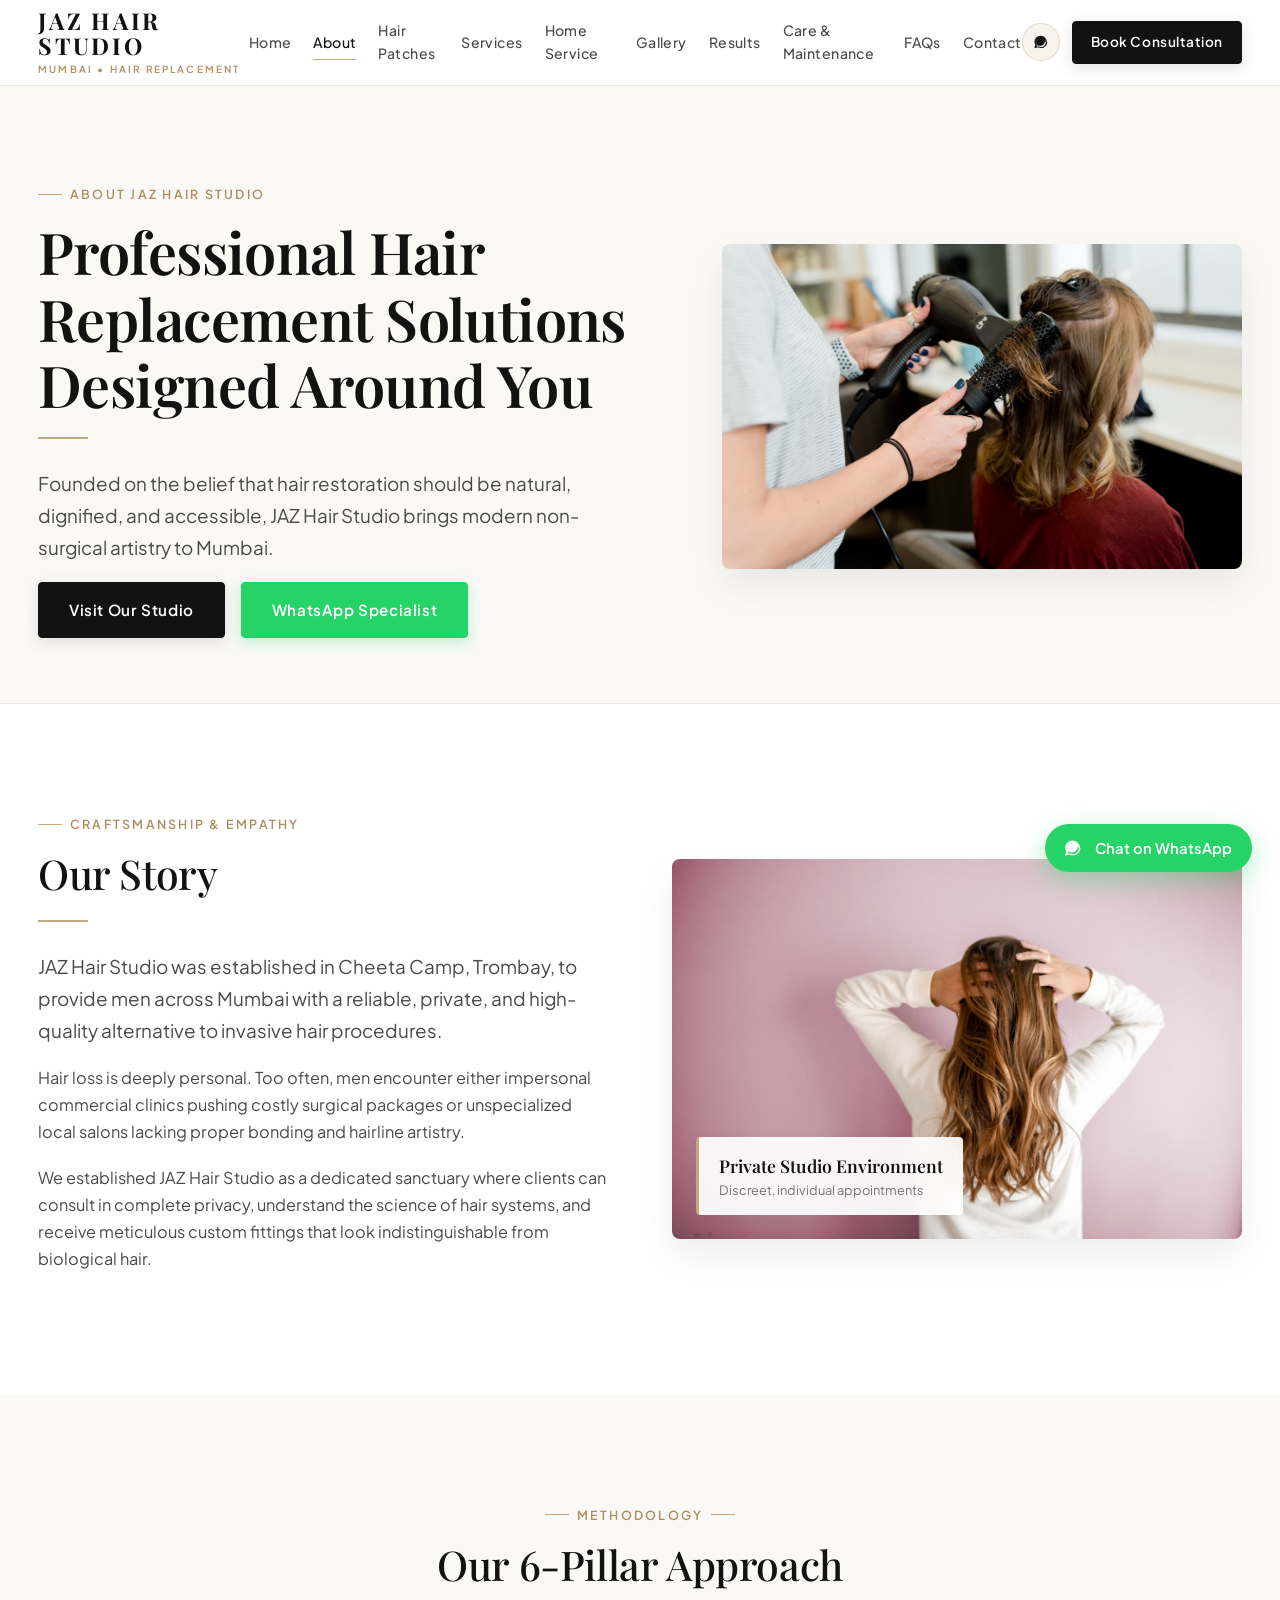
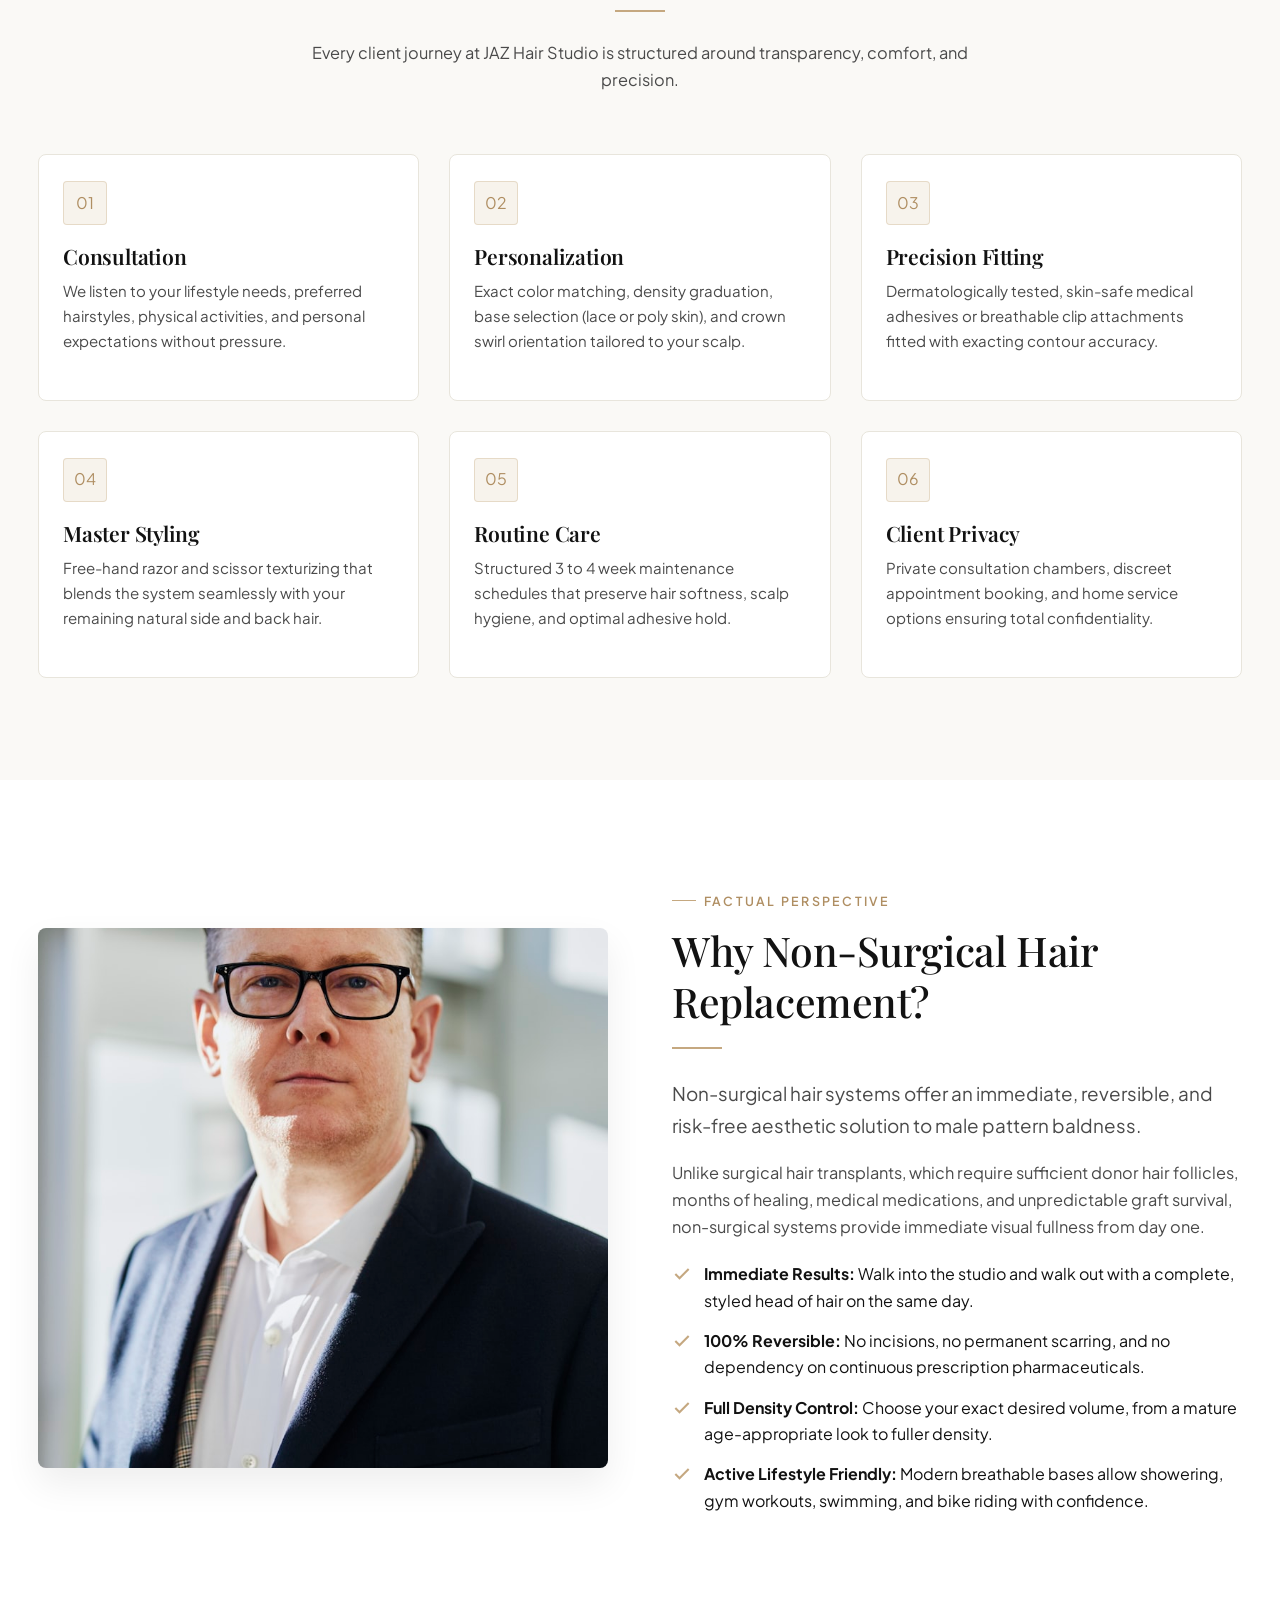
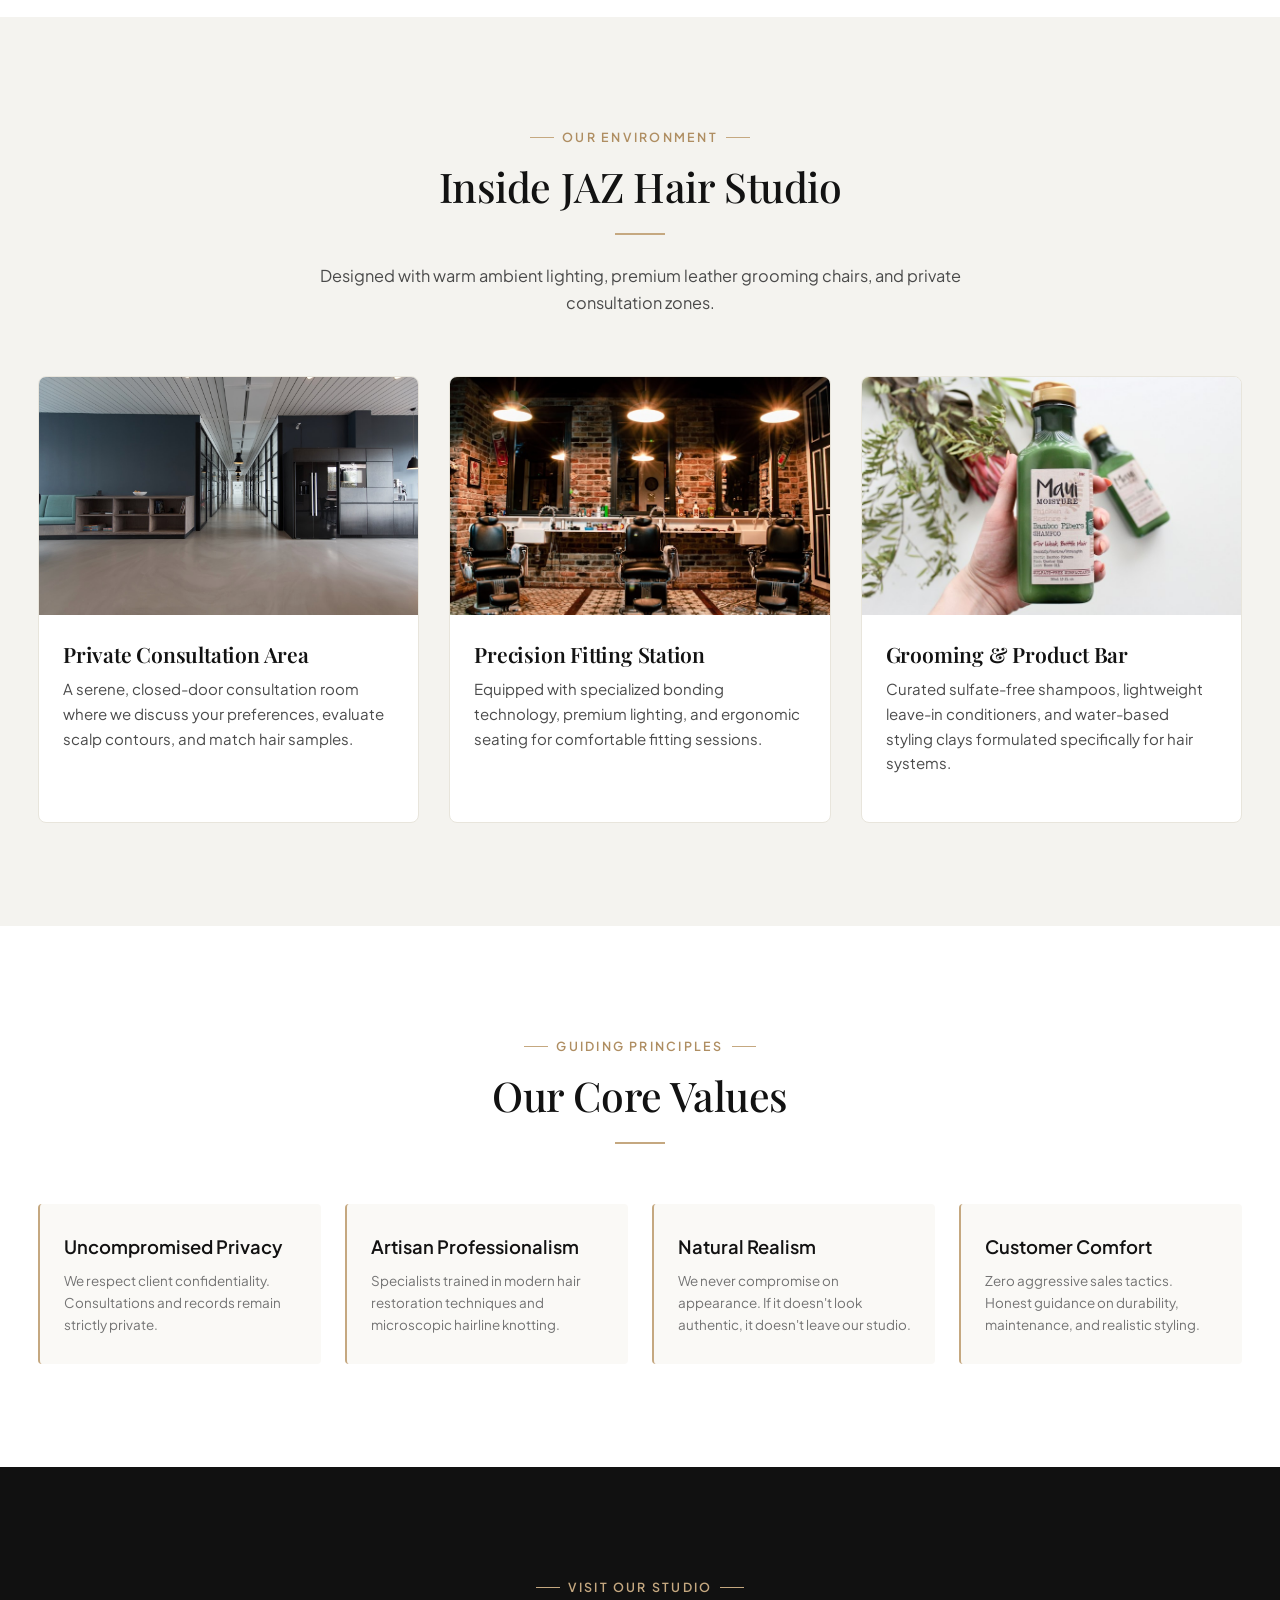
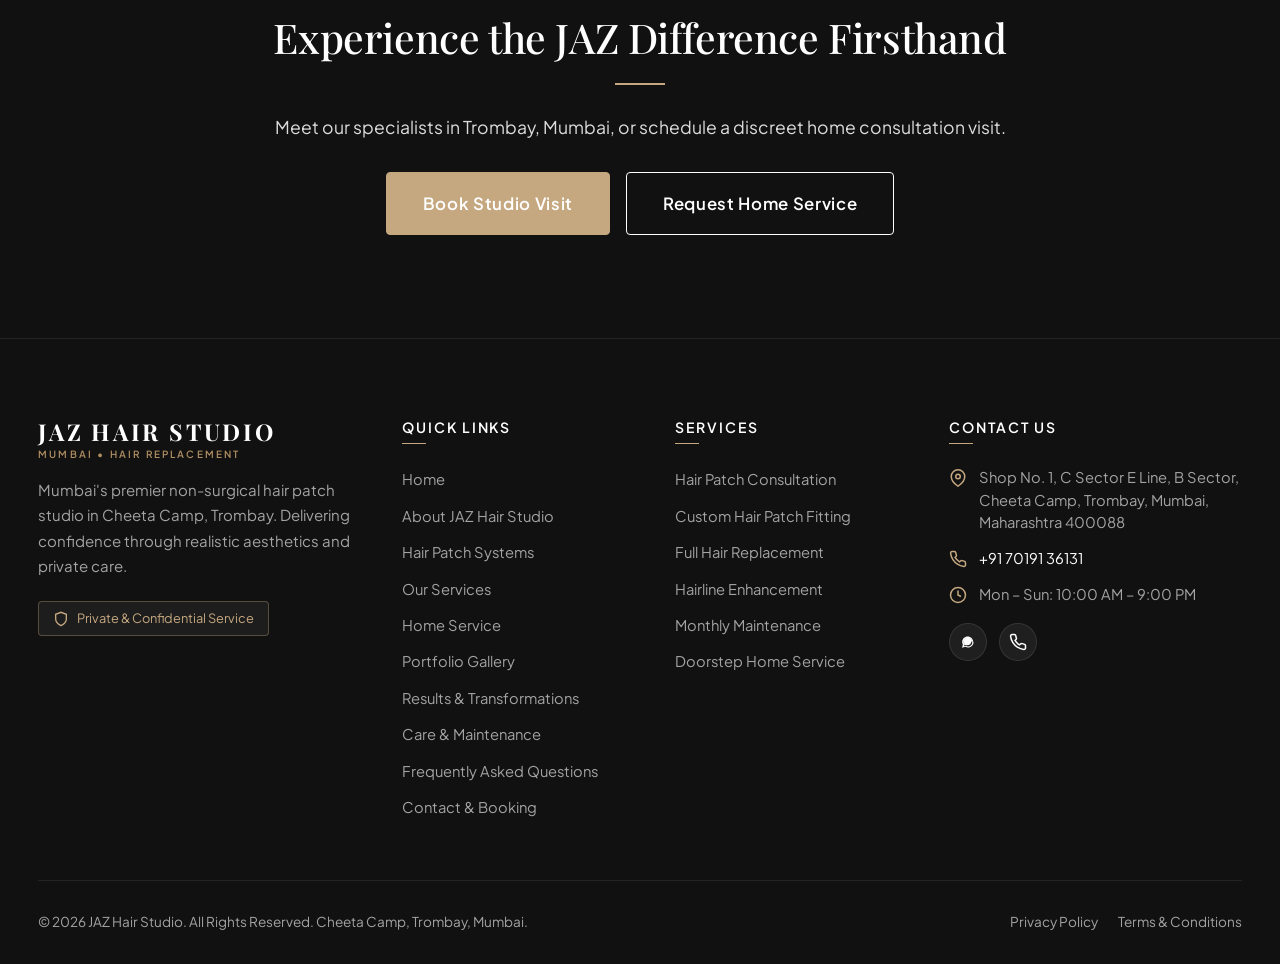
==== about.html @ 94129f5f "feat: complete luxury 10-page website for JAZ Hair Studio Mumbai" ====
<!DOCTYPE html>
<html lang="en">
<head>
  <meta charset="UTF-8">
  <meta name="viewport" content="width=device-width, initial-scale=1.0">
  <title>About Us | JAZ Hair Studio Mumbai — Non-Surgical Hair Restoration</title>
  <meta name="description" content="Learn about JAZ Hair Studio in Trombay, Mumbai. Discover our customer-first philosophy, privacy-focused approach, and bespoke non-surgical hair replacement craftsmanship.">
  <link rel="canonical" href="https://jazhairstudio.com/about.html">

  <meta property="og:type" content="article">
  <meta property="og:title" content="About JAZ Hair Studio | Luxury Hair Replacement Mumbai">
  <meta property="og:description" content="Professional hair replacement solutions designed around you. High privacy, natural-looking aesthetics, and personalized craftsmanship.">
  <meta property="og:image" content="assets/images/about-story.jpg">

  <link rel="stylesheet" href="css/style.css">
  <link rel="stylesheet" href="css/components.css">
  <link rel="stylesheet" href="css/responsive.css">

  <script type="application/ld+json">
  {
    "@context": "https://schema.org",
    "@type": "AboutPage",
    "name": "About JAZ Hair Studio",
    "description": "Information on JAZ Hair Studio non-surgical hair replacement services in Mumbai.",
    "publisher": {
      "@type": "HairSalon",
      "name": "JAZ Hair Studio",
      "telephone": "+917019136131",
      "address": {
        "@type": "PostalAddress",
        "streetAddress": "Shop No. 1, C Sector E Line, B Sector, Cheeta Camp, Trombay",
        "addressLocality": "Mumbai",
        "postalCode": "400088",
        "addressCountry": "IN"
      }
    }
  }
  </script>
</head>
<body>
  <a href="#main-content" class="skip-link">Skip to main content</a>

  <!-- Header -->
  <header class="site-header" id="site-header">
    <div class="header-container">
      <a href="index.html" class="brand-logo" aria-label="JAZ Hair Studio Homepage">
        <span class="brand-logo-text">JAZ HAIR STUDIO</span>
        <span class="brand-logo-sub">Mumbai • Hair Replacement</span>
      </a>

      <nav class="nav-desktop" aria-label="Main Navigation">
        <a href="index.html" class="nav-link">Home</a>
        <a href="about.html" class="nav-link">About</a>
        <a href="hair-patch.html" class="nav-link">Hair Patches</a>
        <a href="services.html" class="nav-link">Services</a>
        <a href="home-service.html" class="nav-link">Home Service</a>
        <a href="gallery.html" class="nav-link">Gallery</a>
        <a href="results.html" class="nav-link">Results</a>
        <a href="maintenance.html" class="nav-link">Care & Maintenance</a>
        <a href="faq.html" class="nav-link">FAQs</a>
        <a href="contact.html" class="nav-link">Contact</a>
      </nav>

      <div class="header-actions">
        <a href="https://wa.me/917019136131?text=Hello%20JAZ%20Hair%20Studio%2C%20I%20would%20like%20to%20know%20more%20about%20your%20studio." target="_blank" rel="noopener" class="header-whatsapp-icon" aria-label="WhatsApp JAZ Hair Studio">
          <svg width="20" height="20" viewBox="0 0 24 24" fill="currentColor"><path d="M12.031 6.172c-3.181 0-5.767 2.586-5.768 5.766-.001 1.298.38 2.27 1.019 3.287l-.711 2.598 2.664-.698c.969.54 1.761.817 2.796.817 3.18 0 5.767-2.587 5.768-5.766.001-3.182-2.585-5.768-5.768-5.768zm7.391 5.767c-.002 4.075-3.316 7.39-7.391 7.39-1.258 0-2.443-.321-3.484-.889l-4.547 1.192 1.216-4.439c-.663-1.111-1.025-2.39-1.027-3.254.002-4.075 3.316-7.39 7.391-7.39 4.075 0 7.39 3.315 7.392 7.39zm-1.854 0c0-3.053-2.484-5.536-5.538-5.536-3.052 0-5.536 2.483-5.538 5.536 0 .972.261 1.884.721 2.684l-.454 1.657 1.699-.446c.767.424 1.637.665 2.572.665 3.053 0 5.538-2.483 5.538-5.536zm-4.708 2.871c-.139-.07-.822-.406-.95-.452-.128-.046-.221-.07-.314.07-.093.139-.36.452-.441.545-.081.093-.162.105-.301.035-.139-.07-.588-.217-1.12-.691-.414-.37-.694-.827-.775-.966-.081-.139-.009-.214.061-.283.063-.062.139-.162.209-.243.07-.081.093-.139.139-.232.046-.093.023-.174-.012-.243-.035-.07-.314-.755-.43-1.033-.113-.271-.228-.234-.314-.238l-.268-.005c-.093 0-.244.035-.371.174-.128.139-.487.476-.487 1.16 0 .684.499 1.345.568 1.438.07.093.981 1.498 2.376 2.101.332.143.591.229.793.293.334.106.638.091.879.055.268-.04.822-.336.938-.661.116-.325.116-.603.081-.661-.035-.058-.128-.093-.267-.163z"/></svg>
        </a>
        <a href="contact.html" class="btn btn-primary btn-sm">Book Consultation</a>
        <button class="mobile-nav-toggle" id="mobileNavToggle" aria-label="Toggle Navigation Menu">
          <span></span><span></span><span></span>
        </button>
      </div>
    </div>
  </header>

  <!-- Mobile Drawer -->
  <div class="mobile-drawer-overlay" id="mobileDrawerOverlay"></div>
  <aside class="mobile-drawer" id="mobileDrawer" aria-label="Mobile Navigation">
    <div>
      <div class="brand-logo" style="margin-bottom: 24px;">
        <span class="brand-logo-text">JAZ HAIR STUDIO</span>
        <span class="brand-logo-sub">Mumbai • Hair Replacement</span>
      </div>
      <nav class="mobile-nav-links">
        <a href="index.html">Home</a>
        <a href="about.html">About Us</a>
        <a href="hair-patch.html">Hair Patches</a>
        <a href="services.html">Services</a>
        <a href="home-service.html">Home Service</a>
        <a href="gallery.html">Gallery</a>
        <a href="results.html">Results & Transformations</a>
        <a href="maintenance.html">Care & Maintenance</a>
        <a href="faq.html">FAQs</a>
        <a href="contact.html">Contact Us</a>
      </nav>
    </div>
    <div class="mobile-drawer-footer">
      <a href="tel:+917019136131" class="btn btn-secondary btn-sm">Call: +91 70191 36131</a>
      <a href="https://wa.me/917019136131" target="_blank" rel="noopener" class="btn btn-whatsapp btn-sm">WhatsApp Consultation</a>
    </div>
  </aside>

  <main id="main-content">
    <!-- Hero -->
    <section class="page-hero">
      <div class="container">
        <div class="page-hero-grid">
          <div class="page-hero-content">
            <span class="eyebrow">ABOUT JAZ HAIR STUDIO</span>
            <h1>Professional Hair Replacement Solutions Designed Around You</h1>
            <div class="divider-gold"></div>
            <p class="lead">
              Founded on the belief that hair restoration should be natural, dignified, and accessible, JAZ Hair Studio brings modern non-surgical artistry to Mumbai.
            </p>
            <div class="btn-group">
              <a href="contact.html" class="btn btn-primary">Visit Our Studio</a>
              <a href="https://wa.me/917019136131" target="_blank" rel="noopener" class="btn btn-whatsapp">WhatsApp Specialist</a>
            </div>
          </div>
          <div class="page-hero-media">
            <img src="assets/images/about-story.jpg" alt="Hair technician at JAZ Hair Studio preparing custom hair piece">
          </div>
        </div>
      </div>
    </section>

    <!-- Our Story -->
    <section class="section">
      <div class="container">
        <div class="split-section">
          <div>
            <span class="eyebrow">CRAFTSMANSHIP & EMPATHY</span>
            <h2>Our Story</h2>
            <div class="divider-gold"></div>
            <p class="lead">
              JAZ Hair Studio was established in Cheeta Camp, Trombay, to provide men across Mumbai with a reliable, private, and high-quality alternative to invasive hair procedures.
            </p>
            <p>
              Hair loss is deeply personal. Too often, men encounter either impersonal commercial clinics pushing costly surgical packages or unspecialized local salons lacking proper bonding and hairline artistry.
            </p>
            <p>
              We established JAZ Hair Studio as a dedicated sanctuary where clients can consult in complete privacy, understand the science of hair systems, and receive meticulous custom fittings that look indistinguishable from biological hair.
            </p>
          </div>
          <div class="split-media">
            <img src="assets/images/studio-interior.jpg" alt="Interior ambiance of JAZ Hair Studio in Trombay" loading="lazy">
            <div class="split-badge">
              <div class="split-badge-title">Private Studio Environment</div>
              <div class="split-badge-sub">Discreet, individual appointments</div>
            </div>
          </div>
        </div>
      </div>
    </section>

    <!-- Our Approach -->
    <section class="section section-bg-secondary">
      <div class="container">
        <div class="section-header text-center">
          <span class="eyebrow eyebrow-center">METHODOLOGY</span>
          <h2>Our 6-Pillar Approach</h2>
          <div class="divider-gold mx-auto"></div>
          <p>
            Every client journey at JAZ Hair Studio is structured around transparency, comfort, and precision.
          </p>
        </div>

        <div class="card-grid-3">
          <div class="card-luxury">
            <div class="card-body">
              <div class="card-icon-badge">01</div>
              <h3 class="card-title">Consultation</h3>
              <p class="card-text">We listen to your lifestyle needs, preferred hairstyles, physical activities, and personal expectations without pressure.</p>
            </div>
          </div>

          <div class="card-luxury">
            <div class="card-body">
              <div class="card-icon-badge">02</div>
              <h3 class="card-title">Personalization</h3>
              <p class="card-text">Exact color matching, density graduation, base selection (lace or poly skin), and crown swirl orientation tailored to your scalp.</p>
            </div>
          </div>

          <div class="card-luxury">
            <div class="card-body">
              <div class="card-icon-badge">03</div>
              <h3 class="card-title">Precision Fitting</h3>
              <p class="card-text">Dermatologically tested, skin-safe medical adhesives or breathable clip attachments fitted with exacting contour accuracy.</p>
            </div>
          </div>

          <div class="card-luxury">
            <div class="card-body">
              <div class="card-icon-badge">04</div>
              <h3 class="card-title">Master Styling</h3>
              <p class="card-text">Free-hand razor and scissor texturizing that blends the system seamlessly with your remaining natural side and back hair.</p>
            </div>
          </div>

          <div class="card-luxury">
            <div class="card-body">
              <div class="card-icon-badge">05</div>
              <h3 class="card-title">Routine Care</h3>
              <p class="card-text">Structured 3 to 4 week maintenance schedules that preserve hair softness, scalp hygiene, and optimal adhesive hold.</p>
            </div>
          </div>

          <div class="card-luxury">
            <div class="card-body">
              <div class="card-icon-badge">06</div>
              <h3 class="card-title">Client Privacy</h3>
              <p class="card-text">Private consultation chambers, discreet appointment booking, and home service options ensuring total confidentiality.</p>
            </div>
          </div>
        </div>
      </div>
    </section>

    <!-- Why Non-Surgical -->
    <section class="section">
      <div class="container">
        <div class="split-section">
          <div class="split-media">
            <img src="assets/images/solution-custom.jpg" alt="Natural hair matching and consultation" loading="lazy">
          </div>
          <div>
            <span class="eyebrow">FACTUAL PERSPECTIVE</span>
            <h2>Why Non-Surgical Hair Replacement?</h2>
            <div class="divider-gold"></div>
            <p class="lead">
              Non-surgical hair systems offer an immediate, reversible, and risk-free aesthetic solution to male pattern baldness.
            </p>
            <p>
              Unlike surgical hair transplants, which require sufficient donor hair follicles, months of healing, medical medications, and unpredictable graft survival, non-surgical systems provide immediate visual fullness from day one.
            </p>
            <div style="display: flex; flex-direction: column; gap: 14px; margin-top: 20px;">
              <div style="display: flex; gap: 12px; align-items: flex-start;">
                <svg width="20" height="20" viewBox="0 0 24 24" fill="none" stroke="var(--accent-gold)" stroke-width="2.5" style="flex-shrink:0; margin-top:3px;"><polyline points="20 6 9 17 4 12"/></svg>
                <div><strong>Immediate Results:</strong> Walk into the studio and walk out with a complete, styled head of hair on the same day.</div>
              </div>
              <div style="display: flex; gap: 12px; align-items: flex-start;">
                <svg width="20" height="20" viewBox="0 0 24 24" fill="none" stroke="var(--accent-gold)" stroke-width="2.5" style="flex-shrink:0; margin-top:3px;"><polyline points="20 6 9 17 4 12"/></svg>
                <div><strong>100% Reversible:</strong> No incisions, no permanent scarring, and no dependency on continuous prescription pharmaceuticals.</div>
              </div>
              <div style="display: flex; gap: 12px; align-items: flex-start;">
                <svg width="20" height="20" viewBox="0 0 24 24" fill="none" stroke="var(--accent-gold)" stroke-width="2.5" style="flex-shrink:0; margin-top:3px;"><polyline points="20 6 9 17 4 12"/></svg>
                <div><strong>Full Density Control:</strong> Choose your exact desired volume, from a mature age-appropriate look to fuller density.</div>
              </div>
              <div style="display: flex; gap: 12px; align-items: flex-start;">
                <svg width="20" height="20" viewBox="0 0 24 24" fill="none" stroke="var(--accent-gold)" stroke-width="2.5" style="flex-shrink:0; margin-top:3px;"><polyline points="20 6 9 17 4 12"/></svg>
                <div><strong>Active Lifestyle Friendly:</strong> Modern breathable bases allow showering, gym workouts, swimming, and bike riding with confidence.</div>
              </div>
            </div>
          </div>
        </div>
      </div>
    </section>

    <!-- Our Studio Spaces -->
    <section class="section section-bg-tertiary">
      <div class="container">
        <div class="section-header text-center">
          <span class="eyebrow eyebrow-center">OUR ENVIRONMENT</span>
          <h2>Inside JAZ Hair Studio</h2>
          <div class="divider-gold mx-auto"></div>
          <p>
            Designed with warm ambient lighting, premium leather grooming chairs, and private consultation zones.
          </p>
        </div>

        <div class="card-grid-3">
          <div class="card-luxury">
            <div class="card-image-wrap">
              <img src="assets/images/consultation-room.jpg" alt="Private consultation room" loading="lazy">
            </div>
            <div class="card-body">
              <h3 class="card-title">Private Consultation Area</h3>
              <p class="card-text">A serene, closed-door consultation room where we discuss your preferences, evaluate scalp contours, and match hair samples.</p>
            </div>
          </div>

          <div class="card-luxury">
            <div class="card-image-wrap">
              <img src="assets/images/studio-chair.jpg" alt="Fitting and styling station" loading="lazy">
            </div>
            <div class="card-body">
              <h3 class="card-title">Precision Fitting Station</h3>
              <p class="card-text">Equipped with specialized bonding technology, premium lighting, and ergonomic seating for comfortable fitting sessions.</p>
            </div>
          </div>

          <div class="card-luxury">
            <div class="card-image-wrap">
              <img src="assets/images/care-products.jpg" alt="Premium hair maintenance products" loading="lazy">
            </div>
            <div class="card-body">
              <h3 class="card-title">Grooming & Product Bar</h3>
              <p class="card-text">Curated sulfate-free shampoos, lightweight leave-in conditioners, and water-based styling clays formulated specifically for hair systems.</p>
            </div>
          </div>
        </div>
      </div>
    </section>

    <!-- Our Values -->
    <section class="section">
      <div class="container">
        <div class="section-header text-center">
          <span class="eyebrow eyebrow-center">GUIDING PRINCIPLES</span>
          <h2>Our Core Values</h2>
          <div class="divider-gold mx-auto"></div>
        </div>

        <div class="card-grid-4">
          <div class="stat-item" style="padding: 28px 24px;">
            <div class="stat-title" style="font-size: 1.15rem; margin-bottom: 8px;">Uncompromised Privacy</div>
            <div class="stat-desc">We respect client confidentiality. Consultations and records remain strictly private.</div>
          </div>

          <div class="stat-item" style="padding: 28px 24px;">
            <div class="stat-title" style="font-size: 1.15rem; margin-bottom: 8px;">Artisan Professionalism</div>
            <div class="stat-desc">Specialists trained in modern hair restoration techniques and microscopic hairline knotting.</div>
          </div>

          <div class="stat-item" style="padding: 28px 24px;">
            <div class="stat-title" style="font-size: 1.15rem; margin-bottom: 8px;">Natural Realism</div>
            <div class="stat-desc">We never compromise on appearance. If it doesn't look authentic, it doesn't leave our studio.</div>
          </div>

          <div class="stat-item" style="padding: 28px 24px;">
            <div class="stat-title" style="font-size: 1.15rem; margin-bottom: 8px;">Customer Comfort</div>
            <div class="stat-desc">Zero aggressive sales tactics. Honest guidance on durability, maintenance, and realistic styling.</div>
          </div>
        </div>
      </div>
    </section>

    <!-- CTA -->
    <section class="section section-bg-dark text-center">
      <div class="container container-narrow">
        <span class="eyebrow eyebrow-center" style="color: var(--accent-gold);">VISIT OUR STUDIO</span>
        <h2 style="color: #FFFFFF;">Experience the JAZ Difference Firsthand</h2>
        <div class="divider-gold mx-auto"></div>
        <p style="color: rgba(255,255,255,0.85); font-size: 1.1rem; margin-bottom: 30px;">
          Meet our specialists in Trombay, Mumbai, or schedule a discreet home consultation visit.
        </p>
        <div class="btn-group" style="justify-content: center;">
          <a href="contact.html" class="btn btn-gold btn-lg">Book Studio Visit</a>
          <a href="home-service.html" class="btn btn-secondary btn-lg" style="color: #fff; border-color: #fff;">Request Home Service</a>
        </div>
      </div>
    </section>
  </main>

  <!-- Footer -->
  <footer class="site-footer">
    <div class="container">
      <div class="footer-grid">
        <div class="footer-col-brand">
          <div class="brand-logo">
            <span class="brand-logo-text">JAZ HAIR STUDIO</span>
            <span class="brand-logo-sub">Mumbai • Hair Replacement</span>
          </div>
          <p>Mumbai's premier non-surgical hair patch studio in Cheeta Camp, Trombay. Delivering confidence through realistic aesthetics and private care.</p>
          <div class="footer-trust-badge">
            <svg width="16" height="16" viewBox="0 0 24 24" fill="none" stroke="currentColor" stroke-width="2"><path d="M12 22s8-4 8-10V5l-8-3-8 3v7c0 6 8 10 8 10z"/></svg>
            Private & Confidential Service
          </div>
        </div>
        <div>
          <h4 class="footer-heading">Quick Links</h4>
          <ul class="footer-links">
            <li><a href="index.html">Home</a></li>
            <li><a href="about.html">About JAZ Hair Studio</a></li>
            <li><a href="hair-patch.html">Hair Patch Systems</a></li>
            <li><a href="services.html">Our Services</a></li>
            <li><a href="home-service.html">Home Service</a></li>
            <li><a href="gallery.html">Portfolio Gallery</a></li>
            <li><a href="results.html">Results & Transformations</a></li>
            <li><a href="maintenance.html">Care & Maintenance</a></li>
            <li><a href="faq.html">Frequently Asked Questions</a></li>
            <li><a href="contact.html">Contact & Booking</a></li>
          </ul>
        </div>
        <div>
          <h4 class="footer-heading">Services</h4>
          <ul class="footer-links">
            <li><a href="services.html">Hair Patch Consultation</a></li>
            <li><a href="services.html">Custom Hair Patch Fitting</a></li>
            <li><a href="services.html">Full Hair Replacement</a></li>
            <li><a href="services.html">Hairline Enhancement</a></li>
            <li><a href="maintenance.html">Monthly Maintenance</a></li>
            <li><a href="home-service.html">Doorstep Home Service</a></li>
          </ul>
        </div>
        <div>
          <h4 class="footer-heading">Contact Us</h4>
          <div class="footer-contact-info">
            <div class="footer-contact-item">
              <svg width="18" height="18" viewBox="0 0 24 24" fill="none" stroke="currentColor" stroke-width="2"><path d="M21 10c0 7-9 13-9 13s-9-6-9-13a9 9 0 0 1 18 0z"/><circle cx="12" cy="10" r="3"/></svg>
              <span>Shop No. 1, C Sector E Line, B Sector, Cheeta Camp, Trombay, Mumbai, Maharashtra 400088</span>
            </div>
            <div class="footer-contact-item">
              <svg width="18" height="18" viewBox="0 0 24 24" fill="none" stroke="currentColor" stroke-width="2"><path d="M22 16.92v3a2 2 0 0 1-2.18 2 19.79 19.79 0 0 1-8.63-3.07 19.5 19.5 0 0 1-6-6 19.79 19.79 0 0 1-3.07-8.67A2 2 0 0 1 4.11 2h3a2 2 0 0 1 2 1.72 12.84 12.84 0 0 0 .7 2.81 2 2 0 0 1-.45 2.11L8.09 9.91a16 16 0 0 0 6 6l1.27-1.27a2 2 0 0 1 2.11-.45 12.84 12.84 0 0 0 2.81.7A2 2 0 0 1 22 16.92z"/></svg>
              <a href="tel:+917019136131" style="color: #fff;">+91 70191 36131</a>
            </div>
            <div class="footer-contact-item">
              <svg width="18" height="18" viewBox="0 0 24 24" fill="none" stroke="currentColor" stroke-width="2"><circle cx="12" cy="12" r="10"/><polyline points="12 6 12 12 16 14"/></svg>
              <span>Mon – Sun: 10:00 AM – 9:00 PM</span>
            </div>
          </div>
          <div class="footer-social-links">
            <a href="https://wa.me/917019136131" target="_blank" rel="noopener" class="footer-social-btn" aria-label="WhatsApp"><svg width="18" height="18" viewBox="0 0 24 24" fill="currentColor"><path d="M12.031 6.172c-3.181 0-5.767 2.586-5.768 5.766-.001 1.298.38 2.27 1.019 3.287l-.711 2.598 2.664-.698c.969.54 1.761.817 2.796.817 3.18 0 5.767-2.587 5.768-5.766.001-3.182-2.585-5.768-5.768-5.768zm7.391 5.767c-.002 4.075-3.316 7.39-7.391 7.39-1.258 0-2.443-.321-3.484-.889l-4.547 1.192 1.216-4.439c-.663-1.111-1.025-2.39-1.027-3.254.002-4.075 3.316-7.39 7.391-7.39 4.075 0 7.39 3.315 7.392 7.39zm-1.854 0c0-3.053-2.484-5.536-5.538-5.536-3.052 0-5.536 2.483-5.538 5.536 0 .972.261 1.884.721 2.684l-.454 1.657 1.699-.446c.767.424 1.637.665 2.572.665 3.053 0 5.538-2.483 5.538-5.536zm-4.708 2.871c-.139-.07-.822-.406-.95-.452-.128-.046-.221-.07-.314.07-.093.139-.36.452-.441.545-.081.093-.162.105-.301.035-.139-.07-.588-.217-1.12-.691-.414-.37-.694-.827-.775-.966-.081-.139-.009-.214.061-.283.063-.062.139-.162.209-.243.07-.081.093-.139.139-.232.046-.093.023-.174-.012-.243-.035-.07-.314-.755-.43-1.033-.113-.271-.228-.234-.314-.238l-.268-.005c-.093 0-.244.035-.371.174-.128.139-.487.476-.487 1.16 0 .684.499 1.345.568 1.438.07.093.981 1.498 2.376 2.101.332.143.591.229.793.293.334.106.638.091.879.055.268-.04.822-.336.938-.661.116-.325.116-.603.081-.661-.035-.058-.128-.093-.267-.163z"/></svg></a>
            <a href="tel:+917019136131" class="footer-social-btn" aria-label="Call JAZ Hair Studio"><svg width="18" height="18" viewBox="0 0 24 24" fill="none" stroke="currentColor" stroke-width="2"><path d="M22 16.92v3a2 2 0 0 1-2.18 2 19.79 19.79 0 0 1-8.63-3.07 19.5 19.5 0 0 1-6-6 19.79 19.79 0 0 1-3.07-8.67A2 2 0 0 1 4.11 2h3a2 2 0 0 1 2 1.72 12.84 12.84 0 0 0 .7 2.81 2 2 0 0 1-.45 2.11L8.09 9.91a16 16 0 0 0 6 6l1.27-1.27a2 2 0 0 1 2.11-.45 12.84 12.84 0 0 0 2.81.7A2 2 0 0 1 22 16.92z"/></svg></a>
          </div>
        </div>
      </div>
      <div class="footer-bottom">
        <div>© 2026 JAZ Hair Studio. All Rights Reserved. Cheeta Camp, Trombay, Mumbai.</div>
        <div class="footer-bottom-links">
          <a href="privacy.html">Privacy Policy</a>
          <a href="terms.html">Terms & Conditions</a>
        </div>
      </div>
    </div>
  </footer>

  <!-- Floating WhatsApp & Mobile Sticky Bar -->
  <a href="https://wa.me/917019136131?text=Hello%20JAZ%20Hair%20Studio%2C%20I%20would%20like%20to%20enquire%20about%20your%20services." target="_blank" rel="noopener" class="floating-whatsapp" aria-label="Chat on WhatsApp">
    <svg viewBox="0 0 24 24" fill="currentColor"><path d="M12.031 6.172c-3.181 0-5.767 2.586-5.768 5.766-.001 1.298.38 2.27 1.019 3.287l-.711 2.598 2.664-.698c.969.54 1.761.817 2.796.817 3.18 0 5.767-2.587 5.768-5.766.001-3.182-2.585-5.768-5.768-5.768zm7.391 5.767c-.002 4.075-3.316 7.39-7.391 7.39-1.258 0-2.443-.321-3.484-.889l-4.547 1.192 1.216-4.439c-.663-1.111-1.025-2.39-1.027-3.254.002-4.075 3.316-7.39 7.391-7.39 4.075 0 7.39 3.315 7.392 7.39zm-1.854 0c0-3.053-2.484-5.536-5.538-5.536-3.052 0-5.536 2.483-5.538 5.536 0 .972.261 1.884.721 2.684l-.454 1.657 1.699-.446c.767.424 1.637.665 2.572.665 3.053 0 5.538-2.483 5.538-5.536zm-4.708 2.871c-.139-.07-.822-.406-.95-.452-.128-.046-.221-.07-.314.07-.093.139-.36.452-.441.545-.081.093-.162.105-.301.035-.139-.07-.588-.217-1.12-.691-.414-.37-.694-.827-.775-.966-.081-.139-.009-.214.061-.283.063-.062.139-.162.209-.243.07-.081.093-.139.139-.232.046-.093.023-.174-.012-.243-.035-.07-.314-.755-.43-1.033-.113-.271-.228-.234-.314-.238l-.268-.005c-.093 0-.244.035-.371.174-.128.139-.487.476-.487 1.16 0 .684.499 1.345.568 1.438.07.093.981 1.498 2.376 2.101.332.143.591.229.793.293.334.106.638.091.879.055.268-.04.822-.336.938-.661.116-.325.116-.603.081-.661-.035-.058-.128-.093-.267-.163z"/></svg>
    <span>Chat on WhatsApp</span>
  </a>
  <div class="mobile-sticky-bar">
    <div class="mobile-sticky-grid">
      <a href="tel:+917019136131" class="btn btn-secondary btn-sm" style="width: 100%;">Call Now</a>
      <a href="https://wa.me/917019136131" target="_blank" rel="noopener" class="btn btn-whatsapp btn-sm" style="width: 100%;">WhatsApp</a>
    </div>
  </div>

  <script src="js/main.js"></script>
</body>
</html>
---- css/style.css ----
/* ==========================================================================
   JAZ HAIR STUDIO — LUXURY DESIGN SYSTEM & GLOBAL STYLES
   Mumbai's Premier Non-Surgical Hair Patch & Hair Replacement Studio
   ========================================================================== */

@import url('https://fonts.googleapis.com/css2?family=Playfair+Display:ital,wght@0,400;0,500;0,600;0,700;1,400&family=Plus+Jakarta+Sans:wght@300;400;500;600;700&display=swap');

:root {
  /* White Luxury Theme Palette */
  --bg-primary: #FFFFFF;
  --bg-secondary: #FAF9F6;       /* Soft luxury ivory */
  --bg-tertiary: #F4F3EF;        /* Very light warm grey */
  --bg-card: #FFFFFF;
  --bg-card-hover: #FCFBF9;
  --bg-dark: #111111;            /* Deep charcoal luxury dark for contrast sections */
  --bg-dark-secondary: #181818;

  /* Typography Colors */
  --text-primary: #121212;       /* Deep charcoal / black */
  --text-secondary: #4A4A4A;     /* Refined dark grey */
  --text-muted: #737373;         /* Soft muted grey */
  --text-light: #F5F5F5;
  --text-light-muted: #A3A3A3;

  /* Champagne Gold & Luxury Accents */
  --accent-gold: #C5A880;        /* Champagne gold */
  --accent-gold-hover: #AF8E62;  /* Deeper warm gold */
  --accent-gold-light: #F7F3EC;  /* Soft champagne tint */
  --accent-gold-subtle: rgba(197, 168, 128, 0.12);
  --accent-gold-border: rgba(197, 168, 128, 0.35);

  /* Functional Accents */
  --whatsapp-color: #25D366;
  --whatsapp-hover: #20BA5A;
  --whatsapp-dark: #128C7E;

  /* Structural Borders */
  --border-subtle: #E8E5DC;
  --border-card: rgba(0, 0, 0, 0.06);

  /* Shadows */
  --shadow-subtle: 0 4px 20px rgba(0, 0, 0, 0.03);
  --shadow-hover: 0 16px 36px rgba(18, 18, 18, 0.07);
  --shadow-modal: 0 24px 60px rgba(0, 0, 0, 0.18);
  --shadow-gold: 0 10px 25px rgba(197, 168, 128, 0.22);

  /* Typography */
  --font-serif: 'Playfair Display', Georgia, serif;
  --font-sans: 'Plus Jakarta Sans', -apple-system, BlinkMacSystemFont, 'Segoe UI', Roboto, sans-serif;

  /* Layout */
  --max-width: 1260px;
  --header-height: 86px;
  --header-height-scrolled: 72px;
  --transition-smooth: all 0.35s cubic-bezier(0.16, 1, 0.3, 1);
  --transition-fast: all 0.2s ease-in-out;
  --radius-sm: 4px;
  --radius-md: 8px;
  --radius-lg: 14px;
  --radius-pill: 9999px;
}

/* ==========================================================================
   CSS RESET & BASE
   ========================================================================== */
*, *::before, *::after {
  box-sizing: border-box;
  margin: 0;
  padding: 0;
}

html {
  font-size: 16px;
  scroll-behavior: smooth;
  -webkit-font-smoothing: antialiased;
  -moz-osx-font-smoothing: grayscale;
}

body {
  font-family: var(--font-sans);
  background-color: var(--bg-primary);
  color: var(--text-primary);
  line-height: 1.65;
  font-weight: 400;
  overflow-x: hidden;
  position: relative;
}

img, picture, video, canvas, svg {
  display: block;
  max-width: 100%;
  height: auto;
}

input, button, textarea, select {
  font: inherit;
}

a {
  color: inherit;
  text-decoration: none;
  transition: var(--transition-fast);
}

ul, ol {
  list-style: none;
}

/* Accessible focus ring */
:focus-visible {
  outline: 2px solid var(--accent-gold);
  outline-offset: 3px;
}

/* Skip to content link */
.skip-link {
  position: absolute;
  top: -60px;
  left: 20px;
  background: var(--text-primary);
  color: #fff;
  padding: 10px 18px;
  z-index: 9999;
  border-radius: var(--radius-sm);
  transition: top 0.3s;
  font-size: 0.9rem;
}
.skip-link:focus {
  top: 20px;
}

/* ==========================================================================
   TYPOGRAPHY
   ========================================================================== */
h1, h2, h3, h4, h5, h6 {
  font-family: var(--font-serif);
  color: var(--text-primary);
  font-weight: 500;
  line-height: 1.25;
  letter-spacing: -0.01em;
}

h1 {
  font-size: clamp(2.3rem, 4.5vw, 3.8rem);
  font-weight: 600;
  line-height: 1.15;
}

h2 {
  font-size: clamp(1.9rem, 3.2vw, 2.75rem);
  margin-bottom: 0.75rem;
}

h3 {
  font-size: clamp(1.35rem, 2vw, 1.75rem);
  font-weight: 600;
}

h4 {
  font-size: 1.2rem;
  font-weight: 600;
}

p {
  color: var(--text-secondary);
  margin-bottom: 1.2rem;
  font-size: 1.02rem;
}

p.lead {
  font-size: 1.18rem;
  line-height: 1.7;
  color: var(--text-secondary);
}

.text-gold {
  color: var(--accent-gold) !important;
}

.text-dark {
  color: var(--text-primary) !important;
}

.eyebrow {
  display: inline-flex;
  align-items: center;
  gap: 8px;
  font-family: var(--font-sans);
  font-size: 0.78rem;
  text-transform: uppercase;
  letter-spacing: 0.18em;
  font-weight: 600;
  color: var(--accent-gold-hover);
  margin-bottom: 0.85rem;
}

.eyebrow::before {
  content: '';
  display: inline-block;
  width: 24px;
  height: 1px;
  background-color: var(--accent-gold);
}

.eyebrow-center {
  justify-content: center;
}
.eyebrow-center::after {
  content: '';
  display: inline-block;
  width: 24px;
  height: 1px;
  background-color: var(--accent-gold);
}

/* ==========================================================================
   LAYOUT CONTAINERS & HELPERS
   ========================================================================== */
.container {
  width: 100%;
  max-width: var(--max-width);
  margin-left: auto;
  margin-right: auto;
  padding-left: 28px;
  padding-right: 28px;
}

.container-narrow {
  max-width: 880px;
}

.section {
  padding-top: clamp(60px, 8vw, 110px);
  padding-bottom: clamp(60px, 8vw, 110px);
  position: relative;
}

.section-bg-secondary {
  background-color: var(--bg-secondary);
}

.section-bg-tertiary {
  background-color: var(--bg-tertiary);
}

.section-bg-dark {
  background-color: var(--bg-dark);
  color: var(--text-light);
}

.section-bg-dark h1,
.section-bg-dark h2,
.section-bg-dark h3,
.section-bg-dark h4 {
  color: #FFFFFF;
}

.section-bg-dark p {
  color: var(--text-light-muted);
}

.section-header {
  margin-bottom: clamp(36px, 5vw, 60px);
}

.section-header.text-center {
  text-align: center;
  max-width: 720px;
  margin-left: auto;
  margin-right: auto;
}

.divider-gold {
  width: 50px;
  height: 2px;
  background-color: var(--accent-gold);
  margin: 1.25rem 0 1.75rem;
}

.divider-gold.mx-auto {
  margin-left: auto;
  margin-right: auto;
}

/* ==========================================================================
   BUTTONS & CTAS
   ========================================================================== */
.btn {
  display: inline-flex;
  align-items: center;
  justify-content: center;
  gap: 10px;
  padding: 14px 30px;
  font-size: 0.95rem;
  font-weight: 600;
  letter-spacing: 0.04em;
  border-radius: var(--radius-sm);
  transition: var(--transition-smooth);
  cursor: pointer;
  border: 1px solid transparent;
  white-space: nowrap;
}

.btn-primary {
  background-color: var(--text-primary);
  color: #FFFFFF;
  border-color: var(--text-primary);
  box-shadow: 0 4px 15px rgba(0, 0, 0, 0.12);
}

.btn-primary:hover {
  background-color: #000000;
  border-color: var(--accent-gold);
  color: #FFFFFF;
  transform: translateY(-2px);
  box-shadow: 0 8px 24px rgba(0, 0, 0, 0.18);
}

.btn-gold {
  background-color: var(--accent-gold);
  color: #FFFFFF;
  border-color: var(--accent-gold);
}

.btn-gold:hover {
  background-color: var(--accent-gold-hover);
  border-color: var(--accent-gold-hover);
  transform: translateY(-2px);
  box-shadow: var(--shadow-gold);
}

.btn-secondary {
  background-color: transparent;
  color: var(--text-primary);
  border-color: var(--text-primary);
}

.btn-secondary:hover {
  background-color: var(--text-primary);
  color: #FFFFFF;
  transform: translateY(-2px);
}

.btn-outline-gold {
  background-color: transparent;
  color: var(--accent-gold-hover);
  border-color: var(--accent-gold);
}

.btn-outline-gold:hover {
  background-color: var(--accent-gold);
  color: #FFFFFF;
  transform: translateY(-2px);
}

.btn-whatsapp {
  background-color: var(--whatsapp-color);
  color: #FFFFFF;
  border-color: var(--whatsapp-color);
  box-shadow: 0 4px 14px rgba(37, 211, 102, 0.28);
}

.btn-whatsapp:hover {
  background-color: var(--whatsapp-hover);
  border-color: var(--whatsapp-hover);
  transform: translateY(-2px);
  box-shadow: 0 8px 22px rgba(37, 211, 102, 0.4);
}

.btn-sm {
  padding: 9px 18px;
  font-size: 0.85rem;
}

.btn-lg {
  padding: 17px 36px;
  font-size: 1.05rem;
}

.btn-group {
  display: flex;
  flex-wrap: wrap;
  align-items: center;
  gap: 16px;
}

/* ==========================================================================
   HEADER & NAVIGATION
   ========================================================================== */
.site-header {
  position: sticky;
  top: 0;
  left: 0;
  width: 100%;
  z-index: 1000;
  background-color: rgba(255, 255, 255, 0.96);
  backdrop-filter: blur(12px);
  -webkit-backdrop-filter: blur(12px);
  border-bottom: 1px solid var(--border-subtle);
  transition: height 0.3s ease, background-color 0.3s ease, box-shadow 0.3s ease;
  height: var(--header-height);
  display: flex;
  align-items: center;
}

.site-header.scrolled {
  height: var(--header-height-scrolled);
  box-shadow: 0 6px 20px rgba(0, 0, 0, 0.05);
  background-color: rgba(255, 255, 255, 0.98);
}

.header-container {
  display: flex;
  align-items: center;
  justify-content: space-between;
  width: 100%;
  max-width: var(--max-width);
  margin: 0 auto;
  padding: 0 28px;
}

.brand-logo {
  display: flex;
  flex-direction: column;
}

.brand-logo-text {
  font-family: var(--font-serif);
  font-size: 1.45rem;
  font-weight: 700;
  letter-spacing: 0.12em;
  color: var(--text-primary);
  line-height: 1.1;
  text-transform: uppercase;
}

.brand-logo-sub {
  font-size: 0.62rem;
  letter-spacing: 0.22em;
  color: var(--accent-gold-hover);
  text-transform: uppercase;
  font-weight: 600;
  margin-top: 2px;
}

.nav-desktop {
  display: flex;
  align-items: center;
  gap: 22px;
}

.nav-link {
  font-size: 0.88rem;
  font-weight: 500;
  color: var(--text-secondary);
  letter-spacing: 0.03em;
  position: relative;
  padding: 6px 0;
  transition: var(--transition-fast);
}

.nav-link::after {
  content: '';
  position: absolute;
  bottom: 0;
  left: 0;
  width: 0;
  height: 1.5px;
  background-color: var(--accent-gold);
  transition: width 0.3s ease;
}

.nav-link:hover,
.nav-link.active {
  color: var(--text-primary);
}

.nav-link:hover::after,
.nav-link.active::after {
  width: 100%;
}

.header-actions {
  display: flex;
  align-items: center;
  gap: 12px;
}

.header-whatsapp-icon {
  width: 38px;
  height: 38px;
  border-radius: 50%;
  background-color: var(--accent-gold-light);
  color: var(--text-primary);
  display: flex;
  align-items: center;
  justify-content: center;
  transition: var(--transition-fast);
  border: 1px solid var(--accent-gold-border);
}

.header-whatsapp-icon:hover {
  background-color: var(--whatsapp-color);
  color: #fff;
  border-color: var(--whatsapp-color);
  transform: scale(1.06);
}

/* Mobile Drawer & Hamburger */
.mobile-nav-toggle {
  display: none;
  background: transparent;
  border: none;
  cursor: pointer;
  padding: 8px;
  flex-direction: column;
  gap: 5px;
  z-index: 1100;
}

.mobile-nav-toggle span {
  display: block;
  width: 24px;
  height: 2px;
  background-color: var(--text-primary);
  transition: var(--transition-smooth);
}

.mobile-nav-toggle.open span:nth-child(1) {
  transform: translateY(7px) rotate(45deg);
}
.mobile-nav-toggle.open span:nth-child(2) {
  opacity: 0;
}
.mobile-nav-toggle.open span:nth-child(3) {
  transform: translateY(-7px) rotate(-45deg);
}

.mobile-drawer {
  position: fixed;
  top: 0;
  right: -100%;
  width: 86%;
  max-width: 380px;
  height: 100vh;
  background-color: #FFFFFF;
  box-shadow: -10px 0 30px rgba(0, 0, 0, 0.15);
  z-index: 1050;
  padding: 100px 30px 40px;
  display: flex;
  flex-direction: column;
  justify-content: space-between;
  transition: right 0.4s cubic-bezier(0.16, 1, 0.3, 1);
  overflow-y: auto;
}

.mobile-drawer.open {
  right: 0;
}

.mobile-drawer-overlay {
  position: fixed;
  top: 0;
  left: 0;
  width: 100vw;
  height: 100vh;
  background: rgba(0, 0, 0, 0.45);
  backdrop-filter: blur(4px);
  z-index: 1040;
  opacity: 0;
  visibility: hidden;
  transition: opacity 0.3s ease, visibility 0.3s ease;
}

.mobile-drawer-overlay.open {
  opacity: 1;
  visibility: visible;
}

.mobile-nav-links {
  display: flex;
  flex-direction: column;
  gap: 18px;
}

.mobile-nav-links a {
  font-family: var(--font-serif);
  font-size: 1.3rem;
  color: var(--text-primary);
  padding: 6px 0;
  border-bottom: 1px solid var(--border-subtle);
  display: flex;
  justify-content: space-between;
  align-items: center;
}

.mobile-nav-links a.active {
  color: var(--accent-gold-hover);
  font-weight: 600;
}

.mobile-drawer-footer {
  margin-top: 30px;
  display: flex;
  flex-direction: column;
  gap: 12px;
}

/* ==========================================================================
   FOOTER
   ========================================================================== */
.site-footer {
  background-color: var(--bg-dark);
  color: var(--text-light);
  padding: 80px 0 30px;
  border-top: 1px solid rgba(255, 255, 255, 0.08);
}

.footer-grid {
  display: grid;
  grid-template-columns: 1.4fr 1fr 1fr 1.3fr;
  gap: 48px;
  margin-bottom: 60px;
}

.footer-col-brand .brand-logo-text {
  color: #FFFFFF;
}

.footer-col-brand p {
  color: var(--text-light-muted);
  font-size: 0.94rem;
  margin-top: 14px;
  margin-bottom: 22px;
  line-height: 1.7;
}

.footer-trust-badge {
  display: inline-flex;
  align-items: center;
  gap: 8px;
  padding: 6px 14px;
  background: rgba(255, 255, 255, 0.05);
  border: 1px solid var(--accent-gold-border);
  border-radius: var(--radius-sm);
  font-size: 0.8rem;
  color: var(--accent-gold);
}

.footer-heading {
  font-family: var(--font-sans);
  font-size: 0.88rem;
  font-weight: 600;
  text-transform: uppercase;
  letter-spacing: 0.14em;
  color: #FFFFFF;
  margin-bottom: 22px;
  position: relative;
  padding-bottom: 8px;
}

.footer-heading::after {
  content: '';
  position: absolute;
  bottom: 0;
  left: 0;
  width: 24px;
  height: 1.5px;
  background-color: var(--accent-gold);
}

.footer-links {
  display: flex;
  flex-direction: column;
  gap: 10px;
}

.footer-links a {
  color: var(--text-light-muted);
  font-size: 0.92rem;
  transition: var(--transition-fast);
}

.footer-links a:hover {
  color: var(--accent-gold);
  transform: translateX(4px);
}

.footer-contact-info {
  display: flex;
  flex-direction: column;
  gap: 14px;
}

.footer-contact-item {
  display: flex;
  align-items: flex-start;
  gap: 12px;
  color: var(--text-light-muted);
  font-size: 0.92rem;
  line-height: 1.5;
}

.footer-contact-item svg {
  color: var(--accent-gold);
  flex-shrink: 0;
  margin-top: 3px;
}

.footer-social-links {
  display: flex;
  gap: 12px;
  margin-top: 18px;
}

.footer-social-btn {
  width: 38px;
  height: 38px;
  border-radius: 50%;
  background: rgba(255, 255, 255, 0.06);
  border: 1px solid rgba(255, 255, 255, 0.1);
  display: flex;
  align-items: center;
  justify-content: center;
  color: #FFFFFF;
  transition: var(--transition-fast);
}

.footer-social-btn:hover {
  background-color: var(--accent-gold);
  color: var(--text-primary);
  transform: translateY(-2px);
}

.footer-bottom {
  padding-top: 30px;
  border-top: 1px solid rgba(255, 255, 255, 0.08);
  display: flex;
  justify-content: space-between;
  align-items: center;
  font-size: 0.85rem;
  color: var(--text-light-muted);
  flex-wrap: wrap;
  gap: 16px;
}

.footer-bottom-links {
  display: flex;
  gap: 20px;
}

.footer-bottom-links a {
  color: var(--text-light-muted);
}
.footer-bottom-links a:hover {
  color: var(--accent-gold);
}

/* ==========================================================================
   FLOATING ACTION BUTTONS (WHATSAPP & CALL)
   ========================================================================== */
.floating-whatsapp {
  position: fixed;
  bottom: 28px;
  right: 28px;
  z-index: 990;
  display: flex;
  align-items: center;
  gap: 10px;
  background-color: var(--whatsapp-color);
  color: #FFFFFF;
  padding: 12px 20px 12px 16px;
  border-radius: var(--radius-pill);
  box-shadow: 0 8px 24px rgba(37, 211, 102, 0.35);
  font-size: 0.92rem;
  font-weight: 600;
  transition: var(--transition-smooth);
}

.floating-whatsapp svg {
  width: 24px;
  height: 24px;
}

.floating-whatsapp:hover {
  background-color: var(--whatsapp-hover);
  transform: translateY(-3px) scale(1.03);
  box-shadow: 0 12px 30px rgba(37, 211, 102, 0.45);
  color: #fff;
}

.mobile-sticky-bar {
  display: none;
  position: fixed;
  bottom: 0;
  left: 0;
  width: 100%;
  background: #FFFFFF;
  border-top: 1px solid var(--border-subtle);
  padding: 10px 16px;
  z-index: 980;
  box-shadow: 0 -4px 18px rgba(0, 0, 0, 0.08);
}

.mobile-sticky-grid {
  display: grid;
  grid-template-columns: 1fr 1fr;
  gap: 10px;
}

/* ==========================================================================
   UTILITY & ACCESSIBILITY
   ========================================================================== */
.sr-only {
  position: absolute;
  width: 1px;
  height: 1px;
  padding: 0;
  margin: -1px;
  overflow: hidden;
  clip: rect(0, 0, 0, 0);
  white-space: nowrap;
  border-width: 0;
}

.text-center { text-align: center; }
.text-left { text-align: left; }
.text-right { text-align: right; }

@media (prefers-reduced-motion: reduce) {
  *, *::before, *::after {
    animation-duration: 0.01ms !important;
    animation-iteration-count: 1 !important;
    transition-duration: 0.01ms !important;
    scroll-behavior: auto !important;
  }
}
---- css/components.css ----
/* ==========================================================================
   JAZ HAIR STUDIO — COMPONENTS STYLES
   ========================================================================== */

/* ==========================================================================
   1. HERO SECTION & 3-SECOND SLIDESHOW
   ========================================================================== */
.hero-slider-section {
  position: relative;
  width: 100%;
  height: 88vh;
  min-height: 600px;
  max-height: 860px;
  overflow: hidden;
  background-color: #0d0d0d;
}

.hero-slides-wrapper {
  position: absolute;
  top: 0;
  left: 0;
  width: 100%;
  height: 100%;
}

.hero-slide {
  position: absolute;
  top: 0;
  left: 0;
  width: 100%;
  height: 100%;
  opacity: 0;
  visibility: hidden;
  transition: opacity 1s cubic-bezier(0.4, 0, 0.2, 1), transform 6s linear;
  transform: scale(1.05);
  z-index: 1;
}

.hero-slide.active {
  opacity: 1;
  visibility: visible;
  transform: scale(1);
  z-index: 2;
}

.hero-slide-img {
  width: 100%;
  height: 100%;
  object-fit: cover;
  object-position: center 30%;
}

.hero-overlay {
  position: absolute;
  top: 0;
  left: 0;
  width: 100%;
  height: 100%;
  background: linear-gradient(
    90deg,
    rgba(14, 14, 14, 0.85) 0%,
    rgba(14, 14, 14, 0.65) 45%,
    rgba(14, 14, 14, 0.25) 100%
  );
  z-index: 3;
}

.hero-content-container {
  position: relative;
  z-index: 5;
  height: 100%;
  display: flex;
  align-items: center;
}

.hero-content-box {
  max-width: 680px;
  color: #FFFFFF;
}

.hero-eyebrow {
  display: inline-flex;
  align-items: center;
  gap: 8px;
  font-family: var(--font-sans);
  font-size: 0.82rem;
  letter-spacing: 0.2em;
  text-transform: uppercase;
  color: var(--accent-gold);
  font-weight: 600;
  margin-bottom: 1.25rem;
}

.hero-eyebrow::before {
  content: '';
  width: 32px;
  height: 1.5px;
  background-color: var(--accent-gold);
}

.hero-title {
  font-size: clamp(2.4rem, 4.8vw, 4.2rem);
  font-weight: 600;
  color: #FFFFFF;
  line-height: 1.12;
  margin-bottom: 1.4rem;
  letter-spacing: -0.015em;
}

.hero-subtitle {
  font-size: clamp(1.05rem, 1.3vw, 1.22rem);
  line-height: 1.7;
  color: rgba(255, 255, 255, 0.88);
  margin-bottom: 2rem;
  max-width: 620px;
}

.hero-trust-bar {
  margin-top: 2rem;
  padding-top: 1.5rem;
  border-top: 1px solid rgba(255, 255, 255, 0.15);
  display: flex;
  align-items: center;
  gap: 12px;
  color: rgba(255, 255, 255, 0.85);
  font-size: 0.88rem;
  letter-spacing: 0.05em;
  font-weight: 500;
  flex-wrap: wrap;
}

.hero-trust-dot {
  color: var(--accent-gold);
}

/* Slider Controls */
.hero-slider-dots {
  position: absolute;
  bottom: 35px;
  left: 50%;
  transform: translateX(-50%);
  display: flex;
  gap: 10px;
  z-index: 10;
}

.hero-dot {
  width: 12px;
  height: 12px;
  border-radius: 50%;
  background: rgba(255, 255, 255, 0.35);
  border: 1px solid rgba(255, 255, 255, 0.7);
  cursor: pointer;
  transition: var(--transition-fast);
  padding: 0;
}

.hero-dot.active {
  background: var(--accent-gold);
  border-color: var(--accent-gold);
  width: 34px;
  border-radius: 8px;
}

.hero-slider-arrow {
  position: absolute;
  top: 50%;
  transform: translateY(-50%);
  z-index: 10;
  background: rgba(20, 20, 20, 0.5);
  border: 1px solid rgba(255, 255, 255, 0.2);
  color: #fff;
  width: 48px;
  height: 48px;
  border-radius: 50%;
  display: flex;
  align-items: center;
  justify-content: center;
  cursor: pointer;
  transition: var(--transition-fast);
  backdrop-filter: blur(4px);
}

.hero-slider-arrow:hover {
  background: var(--accent-gold);
  color: #111;
  border-color: var(--accent-gold);
}

.hero-slider-prev { left: 24px; }
.hero-slider-next { right: 24px; }

/* Sub-page Hero */
.page-hero {
  position: relative;
  background-color: var(--bg-secondary);
  padding: 90px 0 65px;
  border-bottom: 1px solid var(--border-subtle);
  overflow: hidden;
}

.page-hero-grid {
  display: grid;
  grid-template-columns: 1.1fr 0.9fr;
  gap: 48px;
  align-items: center;
}

.page-hero-content {
  max-width: 600px;
}

.page-hero-media {
  position: relative;
  border-radius: var(--radius-md);
  overflow: hidden;
  box-shadow: var(--shadow-hover);
  aspect-ratio: 16/10;
}

.page-hero-media img {
  width: 100%;
  height: 100%;
  object-fit: cover;
}

/* ==========================================================================
   2. LUXURY CARDS (WHY US, SOLUTIONS, SERVICES)
   ========================================================================== */
.card-grid-4 {
  display: grid;
  grid-template-columns: repeat(4, 1fr);
  gap: 24px;
}

.card-grid-3 {
  display: grid;
  grid-template-columns: repeat(3, 1fr);
  gap: 30px;
}

.card-grid-2 {
  display: grid;
  grid-template-columns: repeat(2, 1fr);
  gap: 36px;
}

.card-luxury {
  background-color: var(--bg-card);
  border: 1px solid var(--border-subtle);
  border-radius: var(--radius-md);
  overflow: hidden;
  transition: var(--transition-smooth);
  display: flex;
  flex-direction: column;
  position: relative;
}

.card-luxury:hover {
  transform: translateY(-6px);
  border-color: var(--accent-gold);
  box-shadow: var(--shadow-hover);
}

.card-image-wrap {
  position: relative;
  width: 100%;
  aspect-ratio: 16/10;
  overflow: hidden;
  background-color: var(--bg-tertiary);
}

.card-image-wrap img {
  width: 100%;
  height: 100%;
  object-fit: cover;
  transition: transform 0.6s cubic-bezier(0.16, 1, 0.3, 1);
}

.card-luxury:hover .card-image-wrap img {
  transform: scale(1.06);
}

.card-body {
  padding: 26px 24px;
  display: flex;
  flex-direction: column;
  flex-grow: 1;
}

.card-icon-badge {
  width: 44px;
  height: 44px;
  border-radius: var(--radius-sm);
  background-color: var(--accent-gold-light);
  border: 1px solid var(--accent-gold-border);
  display: flex;
  align-items: center;
  justify-content: center;
  color: var(--accent-gold-hover);
  margin-bottom: 18px;
}

.card-title {
  font-size: 1.32rem;
  margin-bottom: 10px;
  color: var(--text-primary);
}

.card-text {
  font-size: 0.94rem;
  color: var(--text-secondary);
  line-height: 1.65;
  margin-bottom: 20px;
  flex-grow: 1;
}

.card-footer-link {
  display: inline-flex;
  align-items: center;
  gap: 6px;
  font-size: 0.88rem;
  font-weight: 600;
  color: var(--accent-gold-hover);
  margin-top: auto;
}

.card-footer-link svg {
  transition: transform 0.2s ease;
}

.card-footer-link:hover svg {
  transform: translateX(4px);
}

/* Editorial Split Section */
.split-section {
  display: grid;
  grid-template-columns: 1fr 1fr;
  gap: 64px;
  align-items: center;
}

.split-media {
  position: relative;
  border-radius: var(--radius-md);
  overflow: hidden;
  box-shadow: var(--shadow-hover);
}

.split-media img {
  width: 100%;
  height: 100%;
  max-height: 540px;
  object-fit: cover;
}

.split-badge {
  position: absolute;
  bottom: 24px;
  left: 24px;
  background: rgba(255, 255, 255, 0.92);
  backdrop-filter: blur(10px);
  padding: 14px 20px;
  border-radius: var(--radius-sm);
  border-left: 3px solid var(--accent-gold);
  box-shadow: 0 8px 20px rgba(0, 0, 0, 0.08);
}

.split-badge-title {
  font-family: var(--font-serif);
  font-weight: 600;
  font-size: 1.1rem;
  color: var(--text-primary);
}

.split-badge-sub {
  font-size: 0.8rem;
  color: var(--text-muted);
}

.stats-grid {
  display: grid;
  grid-template-columns: repeat(2, 1fr);
  gap: 20px;
  margin: 30px 0;
}

.stat-item {
  padding: 16px 20px;
  background-color: var(--bg-secondary);
  border-radius: var(--radius-sm);
  border-left: 2px solid var(--accent-gold);
}

.stat-title {
  font-weight: 600;
  color: var(--text-primary);
  font-size: 0.95rem;
  margin-bottom: 3px;
}

.stat-desc {
  font-size: 0.84rem;
  color: var(--text-muted);
  margin-bottom: 0;
}

/* ==========================================================================
   3. BEFORE / AFTER COMPARISON SLIDER
   ========================================================================== */
.comparison-wrapper {
  max-width: 960px;
  margin: 0 auto;
}

.before-after-container {
  position: relative;
  width: 100%;
  aspect-ratio: 16/10;
  max-height: 520px;
  overflow: hidden;
  border-radius: var(--radius-md);
  box-shadow: var(--shadow-hover);
  user-select: none;
  touch-action: pan-y;
  background-color: var(--bg-tertiary);
}

.ba-image {
  position: absolute;
  top: 0;
  left: 0;
  width: 100%;
  height: 100%;
  pointer-events: none;
}

.ba-image img {
  width: 100%;
  height: 100%;
  object-fit: cover;
  object-position: center top;
}

.ba-image-before {
  width: 50%;
  overflow: hidden;
  z-index: 2;
  border-right: 2px solid #FFFFFF;
}

.ba-image-before img {
  width: 100%;
  max-width: none;
}

.ba-label {
  position: absolute;
  top: 20px;
  padding: 6px 14px;
  background: rgba(18, 18, 18, 0.75);
  backdrop-filter: blur(6px);
  color: #FFFFFF;
  font-size: 0.78rem;
  font-weight: 600;
  letter-spacing: 0.12em;
  text-transform: uppercase;
  border-radius: var(--radius-sm);
  z-index: 4;
}

.ba-label-before {
  left: 20px;
}

.ba-label-after {
  right: 20px;
}

.ba-handle {
  position: absolute;
  top: 0;
  bottom: 0;
  left: 50%;
  width: 4px;
  background: #FFFFFF;
  z-index: 5;
  transform: translateX(-50%);
  cursor: ew-resize;
}

.ba-handle-circle {
  position: absolute;
  top: 50%;
  left: 50%;
  transform: translate(-50%, -50%);
  width: 44px;
  height: 44px;
  border-radius: 50%;
  background: #FFFFFF;
  box-shadow: 0 4px 15px rgba(0, 0, 0, 0.3);
  display: flex;
  align-items: center;
  justify-content: center;
  color: var(--text-primary);
  border: 2px solid var(--accent-gold);
}

.ba-handle-circle svg {
  width: 20px;
  height: 20px;
}

.ba-range-slider {
  position: absolute;
  top: 0;
  left: 0;
  width: 100%;
  height: 100%;
  opacity: 0;
  z-index: 6;
  cursor: ew-resize;
}

.disclaimer-box {
  margin-top: 18px;
  padding: 12px 18px;
  background: var(--bg-secondary);
  border: 1px solid var(--border-subtle);
  border-radius: var(--radius-sm);
  font-size: 0.82rem;
  color: var(--text-muted);
  text-align: center;
  line-height: 1.5;
}

/* ==========================================================================
   4. PROCESS TIMELINE (CONSULTATION PROCESS)
   ========================================================================== */
.process-grid {
  display: grid;
  grid-template-columns: repeat(4, 1fr);
  gap: 28px;
  position: relative;
}

.process-card {
  position: relative;
  background-color: var(--bg-primary);
  border: 1px solid var(--border-subtle);
  padding: 36px 26px;
  border-radius: var(--radius-md);
  transition: var(--transition-smooth);
}

.process-card:hover {
  transform: translateY(-4px);
  border-color: var(--accent-gold);
  box-shadow: var(--shadow-hover);
}

.process-num {
  font-family: var(--font-serif);
  font-size: 2.8rem;
  font-weight: 700;
  color: var(--accent-gold);
  line-height: 1;
  margin-bottom: 16px;
  opacity: 0.85;
}

.process-card h3 {
  font-size: 1.22rem;
  margin-bottom: 12px;
}

.process-card p {
  font-size: 0.92rem;
  margin-bottom: 0;
}

/* ==========================================================================
   5. GALLERY & LIGHTBOX
   ========================================================================== */
.gallery-filters {
  display: flex;
  justify-content: center;
  flex-wrap: wrap;
  gap: 10px;
  margin-bottom: 40px;
}

.filter-btn {
  background: var(--bg-secondary);
  border: 1px solid var(--border-subtle);
  color: var(--text-secondary);
  padding: 9px 20px;
  border-radius: var(--radius-pill);
  font-size: 0.88rem;
  font-weight: 500;
  cursor: pointer;
  transition: var(--transition-fast);
}

.filter-btn:hover,
.filter-btn.active {
  background-color: var(--text-primary);
  color: #FFFFFF;
  border-color: var(--text-primary);
}

.gallery-grid {
  display: grid;
  grid-template-columns: repeat(3, 1fr);
  gap: 24px;
}

.gallery-item {
  position: relative;
  border-radius: var(--radius-md);
  overflow: hidden;
  cursor: pointer;
  aspect-ratio: 4/3;
  background-color: var(--bg-tertiary);
  box-shadow: var(--shadow-subtle);
}

.gallery-item img {
  width: 100%;
  height: 100%;
  object-fit: cover;
  transition: transform 0.5s ease;
}

.gallery-item:hover img {
  transform: scale(1.08);
}

.gallery-overlay {
  position: absolute;
  top: 0;
  left: 0;
  width: 100%;
  height: 100%;
  background: linear-gradient(
    0deg,
    rgba(17, 17, 17, 0.8) 0%,
    rgba(17, 17, 17, 0.2) 60%,
    transparent 100%
  );
  opacity: 0;
  transition: opacity 0.3s ease;
  display: flex;
  flex-direction: column;
  justify-content: flex-end;
  padding: 24px;
  color: #FFFFFF;
}

.gallery-item:hover .gallery-overlay {
  opacity: 1;
}

.gallery-tag {
  font-size: 0.74rem;
  letter-spacing: 0.12em;
  text-transform: uppercase;
  color: var(--accent-gold);
  font-weight: 600;
}

.gallery-title {
  font-family: var(--font-serif);
  font-size: 1.15rem;
  margin-top: 4px;
  color: #fff;
}

/* Fullscreen Lightbox */
.lightbox-modal {
  position: fixed;
  top: 0;
  left: 0;
  width: 100vw;
  height: 100vh;
  background: rgba(10, 10, 10, 0.94);
  backdrop-filter: blur(12px);
  z-index: 2000;
  display: flex;
  align-items: center;
  justify-content: center;
  opacity: 0;
  visibility: hidden;
  transition: opacity 0.3s ease, visibility 0.3s ease;
  padding: 40px 20px;
}

.lightbox-modal.active {
  opacity: 1;
  visibility: visible;
}

.lightbox-content {
  position: relative;
  max-width: 900px;
  max-height: 85vh;
  display: flex;
  flex-direction: column;
  align-items: center;
}

.lightbox-content img {
  max-height: 75vh;
  max-width: 90vw;
  border-radius: var(--radius-sm);
  box-shadow: 0 20px 50px rgba(0, 0, 0, 0.6);
  object-fit: contain;
}

.lightbox-caption {
  margin-top: 16px;
  color: #FFFFFF;
  text-align: center;
  font-family: var(--font-serif);
  font-size: 1.15rem;
}

.lightbox-close {
  position: absolute;
  top: 25px;
  right: 25px;
  background: transparent;
  border: none;
  color: #fff;
  font-size: 2rem;
  cursor: pointer;
  width: 44px;
  height: 44px;
  display: flex;
  align-items: center;
  justify-content: center;
  transition: var(--transition-fast);
}

.lightbox-close:hover {
  color: var(--accent-gold);
}

.lightbox-nav {
  position: absolute;
  top: 50%;
  transform: translateY(-50%);
  background: rgba(255, 255, 255, 0.1);
  border: 1px solid rgba(255, 255, 255, 0.2);
  color: #fff;
  width: 48px;
  height: 48px;
  border-radius: 50%;
  display: flex;
  align-items: center;
  justify-content: center;
  cursor: pointer;
  transition: var(--transition-fast);
}

.lightbox-nav:hover {
  background: var(--accent-gold);
  color: #111;
}

.lightbox-prev { left: 30px; }
.lightbox-next { right: 30px; }

/* ==========================================================================
   6. FAQ ACCORDION
   ========================================================================== */
.faq-accordion {
  display: flex;
  flex-direction: column;
  gap: 16px;
  max-width: 860px;
  margin: 0 auto;
}

.faq-item {
  background-color: var(--bg-card);
  border: 1px solid var(--border-subtle);
  border-radius: var(--radius-md);
  overflow: hidden;
  transition: var(--transition-smooth);
}

.faq-item.active {
  border-color: var(--accent-gold);
  box-shadow: var(--shadow-subtle);
}

.faq-trigger {
  width: 100%;
  background: none;
  border: none;
  padding: 22px 26px;
  display: flex;
  align-items: center;
  justify-content: space-between;
  text-align: left;
  cursor: pointer;
  font-family: var(--font-serif);
  font-size: 1.18rem;
  font-weight: 600;
  color: var(--text-primary);
  transition: color 0.2s ease;
}

.faq-item.active .faq-trigger {
  color: var(--accent-gold-hover);
}

.faq-icon {
  width: 28px;
  height: 28px;
  border-radius: 50%;
  background-color: var(--bg-secondary);
  display: flex;
  align-items: center;
  justify-content: center;
  flex-shrink: 0;
  transition: transform 0.3s ease, background-color 0.3s ease;
  color: var(--text-secondary);
}

.faq-item.active .faq-icon {
  transform: rotate(45deg);
  background-color: var(--accent-gold-light);
  color: var(--accent-gold-hover);
}

.faq-content {
  max-height: 0;
  overflow: hidden;
  transition: max-height 0.4s cubic-bezier(0.16, 1, 0.3, 1), padding 0.3s ease;
  padding: 0 26px;
}

.faq-item.active .faq-content {
  padding-bottom: 24px;
}

.faq-content p {
  font-size: 0.96rem;
  color: var(--text-secondary);
  line-height: 1.7;
  margin-bottom: 0;
}

/* ==========================================================================
   7. LUXURY FORMS & BOOKING WIDGETS
   ========================================================================== */
.luxury-form {
  background: var(--bg-card);
  border: 1px solid var(--border-subtle);
  border-radius: var(--radius-md);
  padding: clamp(28px, 4vw, 48px);
  box-shadow: var(--shadow-subtle);
}

.form-grid-2 {
  display: grid;
  grid-template-columns: 1fr 1fr;
  gap: 20px;
}

.form-group {
  display: flex;
  flex-direction: column;
  margin-bottom: 20px;
}

.form-label {
  font-size: 0.88rem;
  font-weight: 600;
  color: var(--text-primary);
  margin-bottom: 7px;
}

.form-control {
  width: 100%;
  padding: 13px 16px;
  background-color: var(--bg-secondary);
  border: 1px solid var(--border-subtle);
  border-radius: var(--radius-sm);
  font-size: 0.95rem;
  color: var(--text-primary);
  transition: var(--transition-fast);
}

.form-control:focus {
  outline: none;
  border-color: var(--accent-gold);
  background-color: #FFFFFF;
  box-shadow: 0 0 0 3px var(--accent-gold-subtle);
}

textarea.form-control {
  min-height: 110px;
  resize: vertical;
}

.form-note {
  font-size: 0.8rem;
  color: var(--text-muted);
  margin-top: 12px;
  text-align: center;
}

/* Form success banner */
.form-toast {
  display: none;
  background-color: #EBF8EE;
  border: 1px solid #B8E4C4;
  color: #196C36;
  padding: 16px 20px;
  border-radius: var(--radius-sm);
  margin-bottom: 20px;
  font-size: 0.94rem;
}

.form-toast.active {
  display: block;
  animation: fadeIn 0.3s ease;
}

@keyframes fadeIn {
  from { opacity: 0; transform: translateY(-6px); }
  to { opacity: 1; transform: translateY(0); }
}

/* ==========================================================================
   8. TESTIMONIAL CAROUSEL
   ========================================================================== */
.testimonial-grid {
  display: grid;
  grid-template-columns: repeat(3, 1fr);
  gap: 28px;
}

.testimonial-card {
  background: var(--bg-card);
  border: 1px solid var(--border-subtle);
  border-radius: var(--radius-md);
  padding: 34px 28px;
  position: relative;
  display: flex;
  flex-direction: column;
  justify-content: space-between;
}

.testimonial-stars {
  display: flex;
  gap: 4px;
  color: var(--accent-gold);
  margin-bottom: 16px;
}

.testimonial-text {
  font-style: italic;
  font-size: 0.96rem;
  color: var(--text-secondary);
  line-height: 1.7;
  margin-bottom: 22px;
}

.testimonial-author {
  display: flex;
  align-items: center;
  gap: 12px;
  border-top: 1px solid var(--border-subtle);
  padding-top: 16px;
}

.testimonial-avatar {
  width: 44px;
  height: 44px;
  border-radius: 50%;
  background: var(--accent-gold-light);
  color: var(--accent-gold-hover);
  display: flex;
  align-items: center;
  justify-content: center;
  font-weight: 700;
  font-family: var(--font-serif);
}

.testimonial-meta h4 {
  font-size: 0.96rem;
  color: var(--text-primary);
  margin-bottom: 2px;
}

.testimonial-meta span {
  font-size: 0.78rem;
  color: var(--text-muted);
}
---- css/responsive.css ----
/* ==========================================================================
   JAZ HAIR STUDIO — RESPONSIVE STYLES
   ========================================================================== */

/* Large Tablets & Small Desktops (<= 1100px) */
@media screen and (max-width: 1100px) {
  .nav-desktop {
    gap: 16px;
  }
  
  .card-grid-4 {
    grid-template-columns: repeat(2, 1fr);
  }
  
  .process-grid {
    grid-template-columns: repeat(2, 1fr);
  }
  
  .footer-grid {
    grid-template-columns: 1.2fr 1fr 1fr 1.2fr;
    gap: 32px;
  }
}

/* Tablets (<= 992px) */
@media screen and (max-width: 992px) {
  .nav-desktop {
    display: none;
  }
  
  .mobile-nav-toggle {
    display: flex;
  }
  
  .split-section {
    grid-template-columns: 1fr;
    gap: 40px;
  }
  
  .page-hero-grid {
    grid-template-columns: 1fr;
    gap: 36px;
  }
  
  .card-grid-3 {
    grid-template-columns: repeat(2, 1fr);
  }
  
  .gallery-grid {
    grid-template-columns: repeat(2, 1fr);
  }
  
  .testimonial-grid {
    grid-template-columns: 1fr;
    max-width: 580px;
    margin: 0 auto;
  }
  
  .footer-grid {
    grid-template-columns: 1fr 1fr;
    gap: 40px;
  }
  
  .hero-slider-section {
    height: 80vh;
    min-height: 540px;
  }
}

/* Mobile Devices (<= 768px) */
@media screen and (max-width: 768px) {
  :root {
    --header-height: 74px;
    --header-height-scrolled: 66px;
  }

  body {
    padding-bottom: 60px; /* offset for mobile sticky bar */
  }

  .container {
    padding-left: 20px;
    padding-right: 20px;
  }

  .section {
    padding-top: 50px;
    padding-bottom: 50px;
  }

  .hero-slider-section {
    height: 82vh;
    min-height: 500px;
  }

  .hero-overlay {
    background: linear-gradient(
      180deg,
      rgba(14, 14, 14, 0.4) 0%,
      rgba(14, 14, 14, 0.8) 50%,
      rgba(14, 14, 14, 0.95) 100%
    );
  }

  .hero-content-container {
    align-items: flex-end;
    padding-bottom: 65px;
  }

  .hero-title {
    font-size: 2.1rem;
    line-height: 1.18;
  }

  .hero-subtitle {
    font-size: 0.98rem;
    margin-bottom: 1.5rem;
  }

  .hero-slider-arrow {
    display: none; /* Mobile uses dots & swipe */
  }

  .card-grid-4,
  .card-grid-3,
  .card-grid-2 {
    grid-template-columns: 1fr;
    gap: 20px;
  }

  .process-grid {
    grid-template-columns: 1fr;
    gap: 16px;
  }

  .gallery-grid {
    grid-template-columns: 1fr;
  }

  .form-grid-2 {
    grid-template-columns: 1fr;
    gap: 0;
  }

  .footer-grid {
    grid-template-columns: 1fr;
    gap: 36px;
  }

  .footer-bottom {
    flex-direction: column;
    text-align: center;
    gap: 12px;
  }

  .footer-bottom-links {
    justify-content: center;
  }

  /* Floating WhatsApp on mobile */
  .floating-whatsapp span {
    display: none;
  }

  .floating-whatsapp {
    bottom: 74px; /* above mobile sticky bar */
    right: 18px;
    padding: 14px;
    border-radius: 50%;
  }

  .mobile-sticky-bar {
    display: block;
  }

  .btn-group {
    flex-direction: column;
    align-items: stretch;
  }

  .btn {
    width: 100%;
  }

  .btn-sm {
    width: auto;
  }

  .stats-grid {
    grid-template-columns: 1fr;
  }

  .before-after-container {
    aspect-ratio: 4/3;
  }
}

/* Small Screen Phones (<= 480px) */
@media screen and (max-width: 480px) {
  .brand-logo-text {
    font-size: 1.25rem;
  }

  .brand-logo-sub {
    font-size: 0.58rem;
  }

  .hero-title {
    font-size: 1.85rem;
  }

  .hero-trust-bar {
    font-size: 0.78rem;
  }

  .luxury-form {
    padding: 24px 18px;
  }

  .form-control {
    font-size: 16px; /* prevent iOS auto-zoom */
  }
}
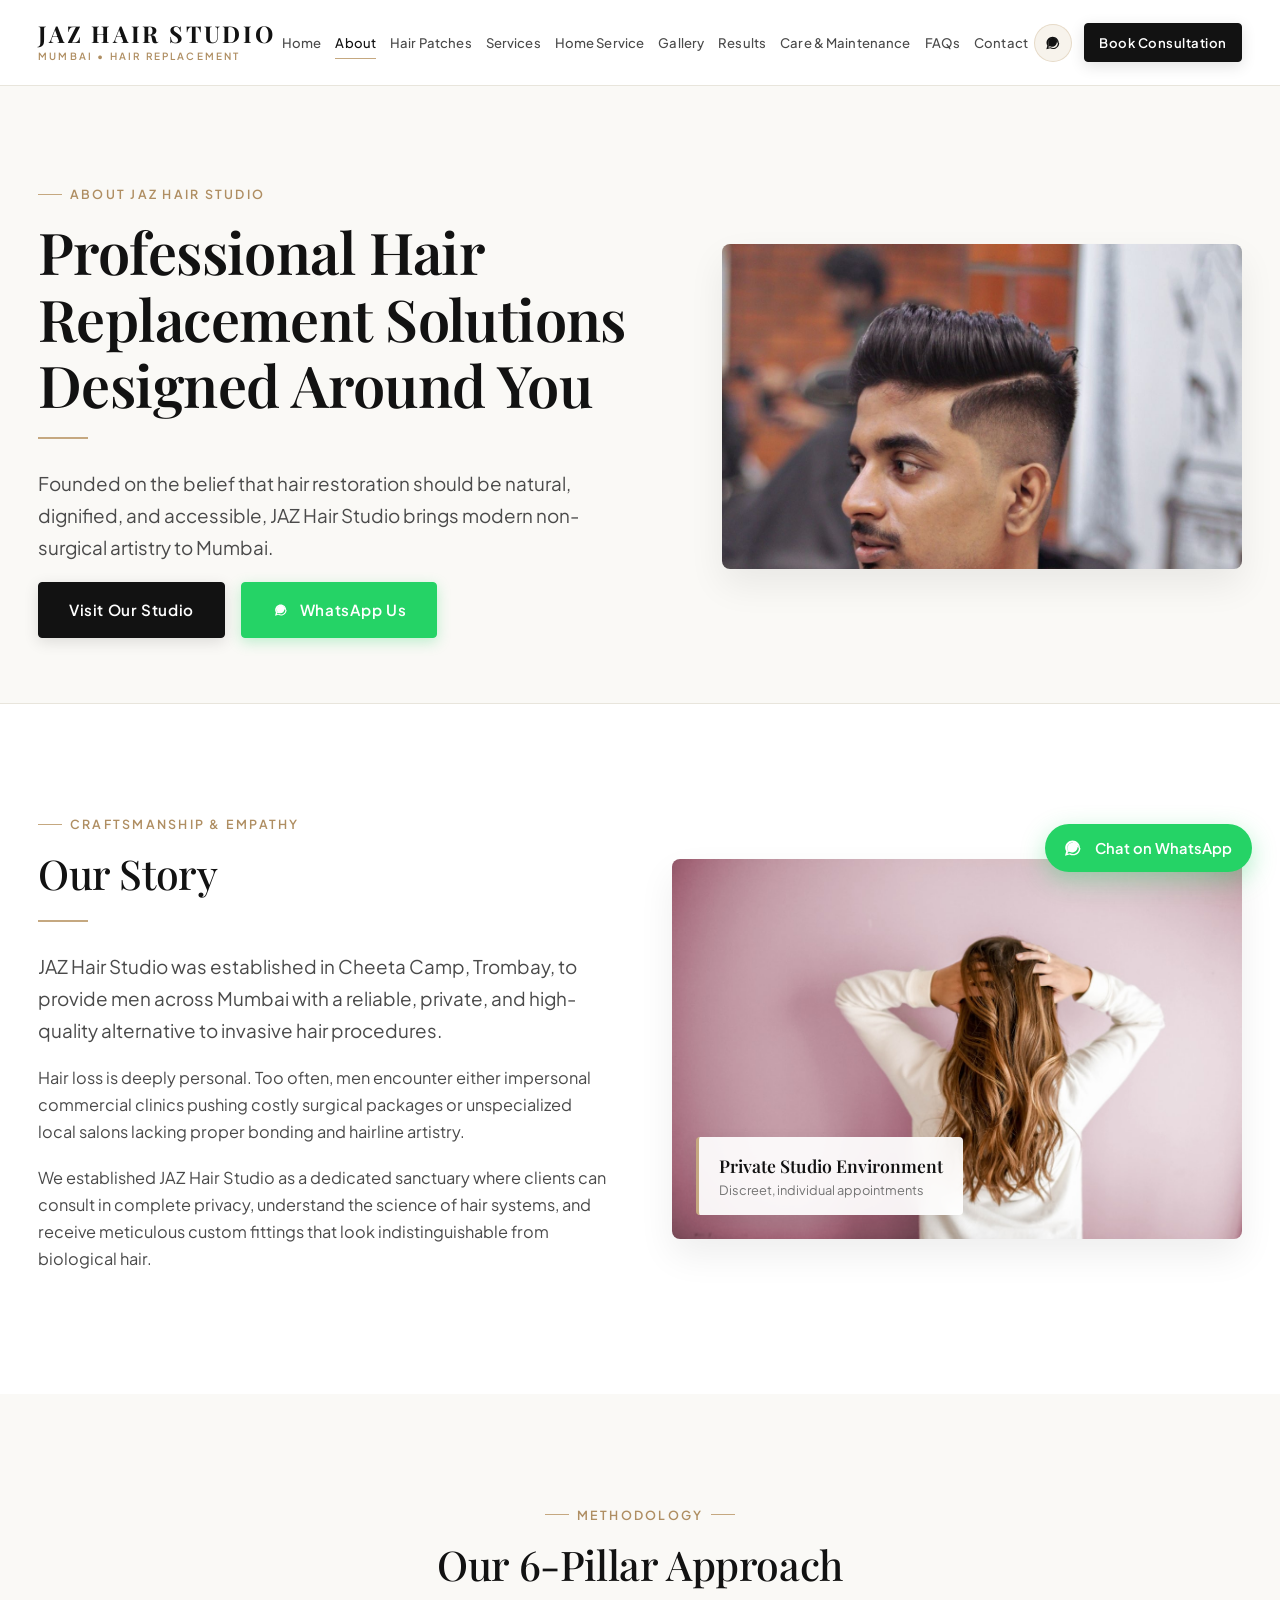
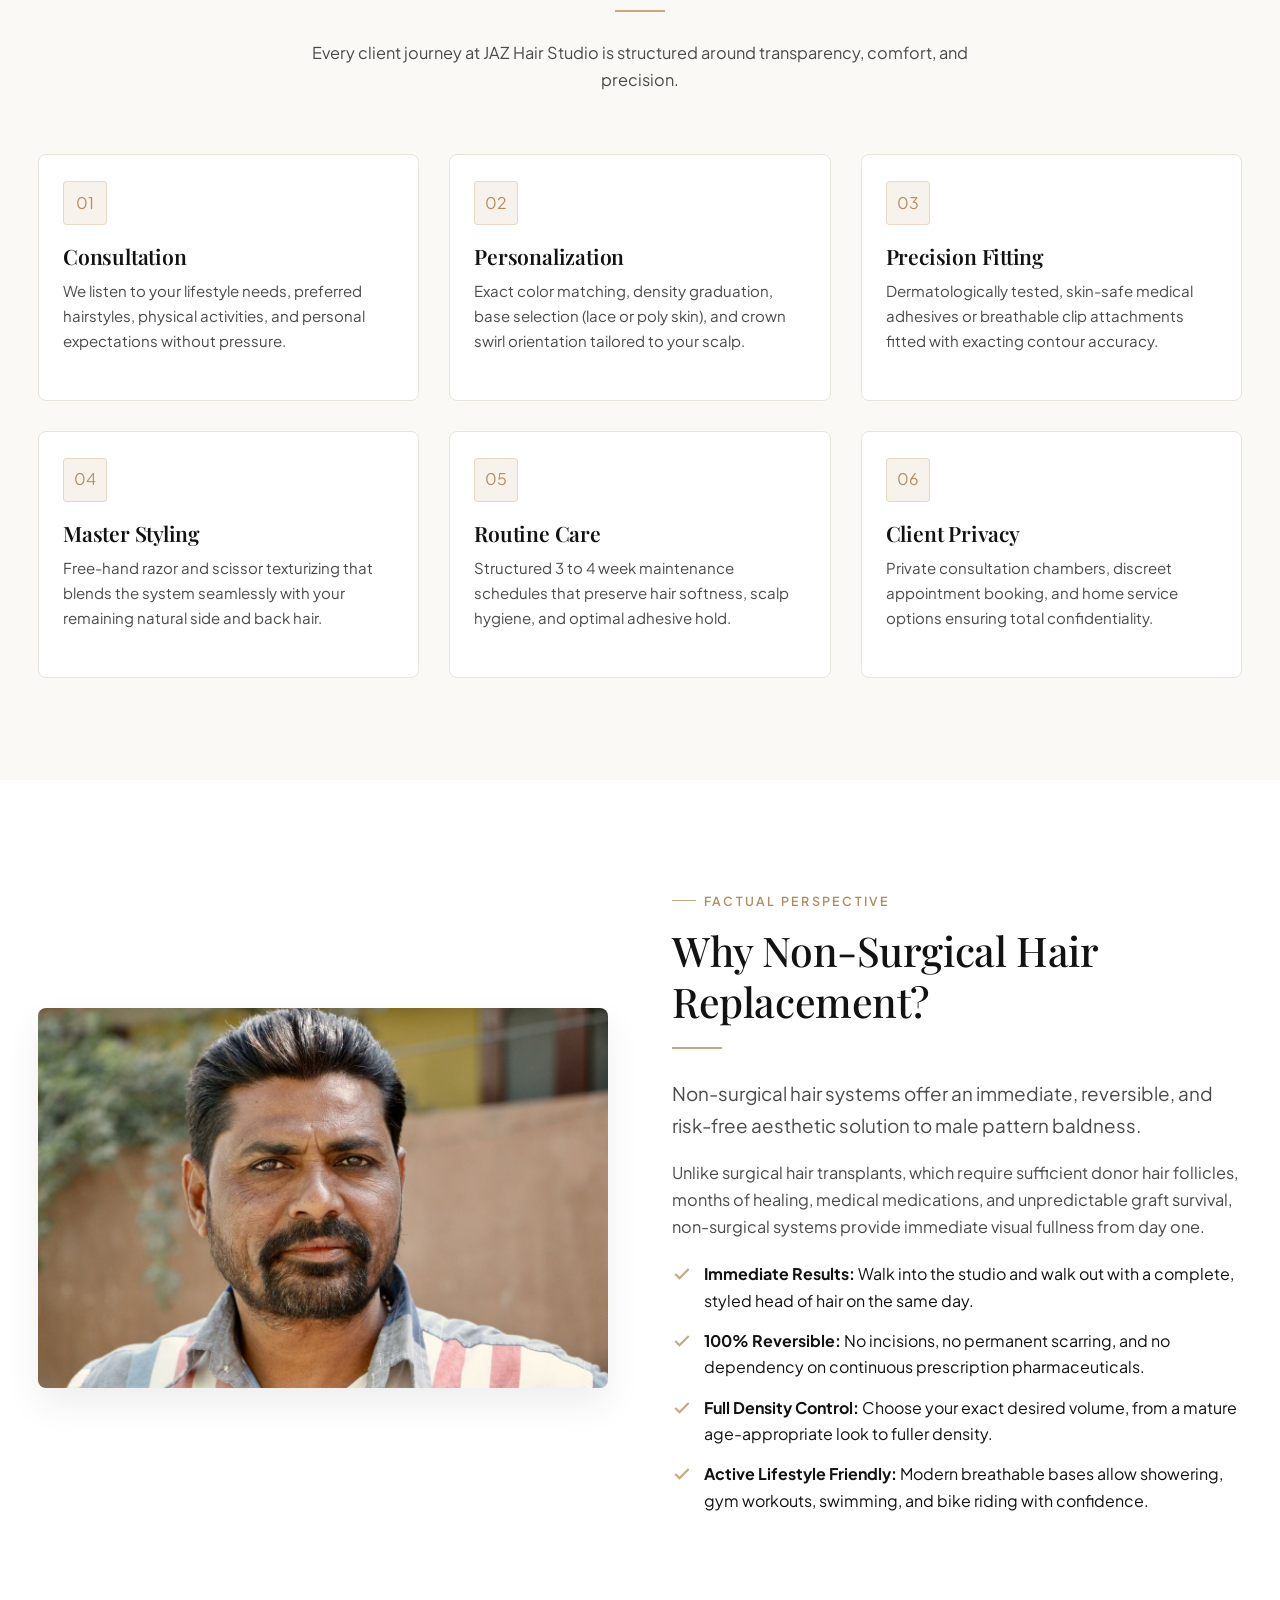
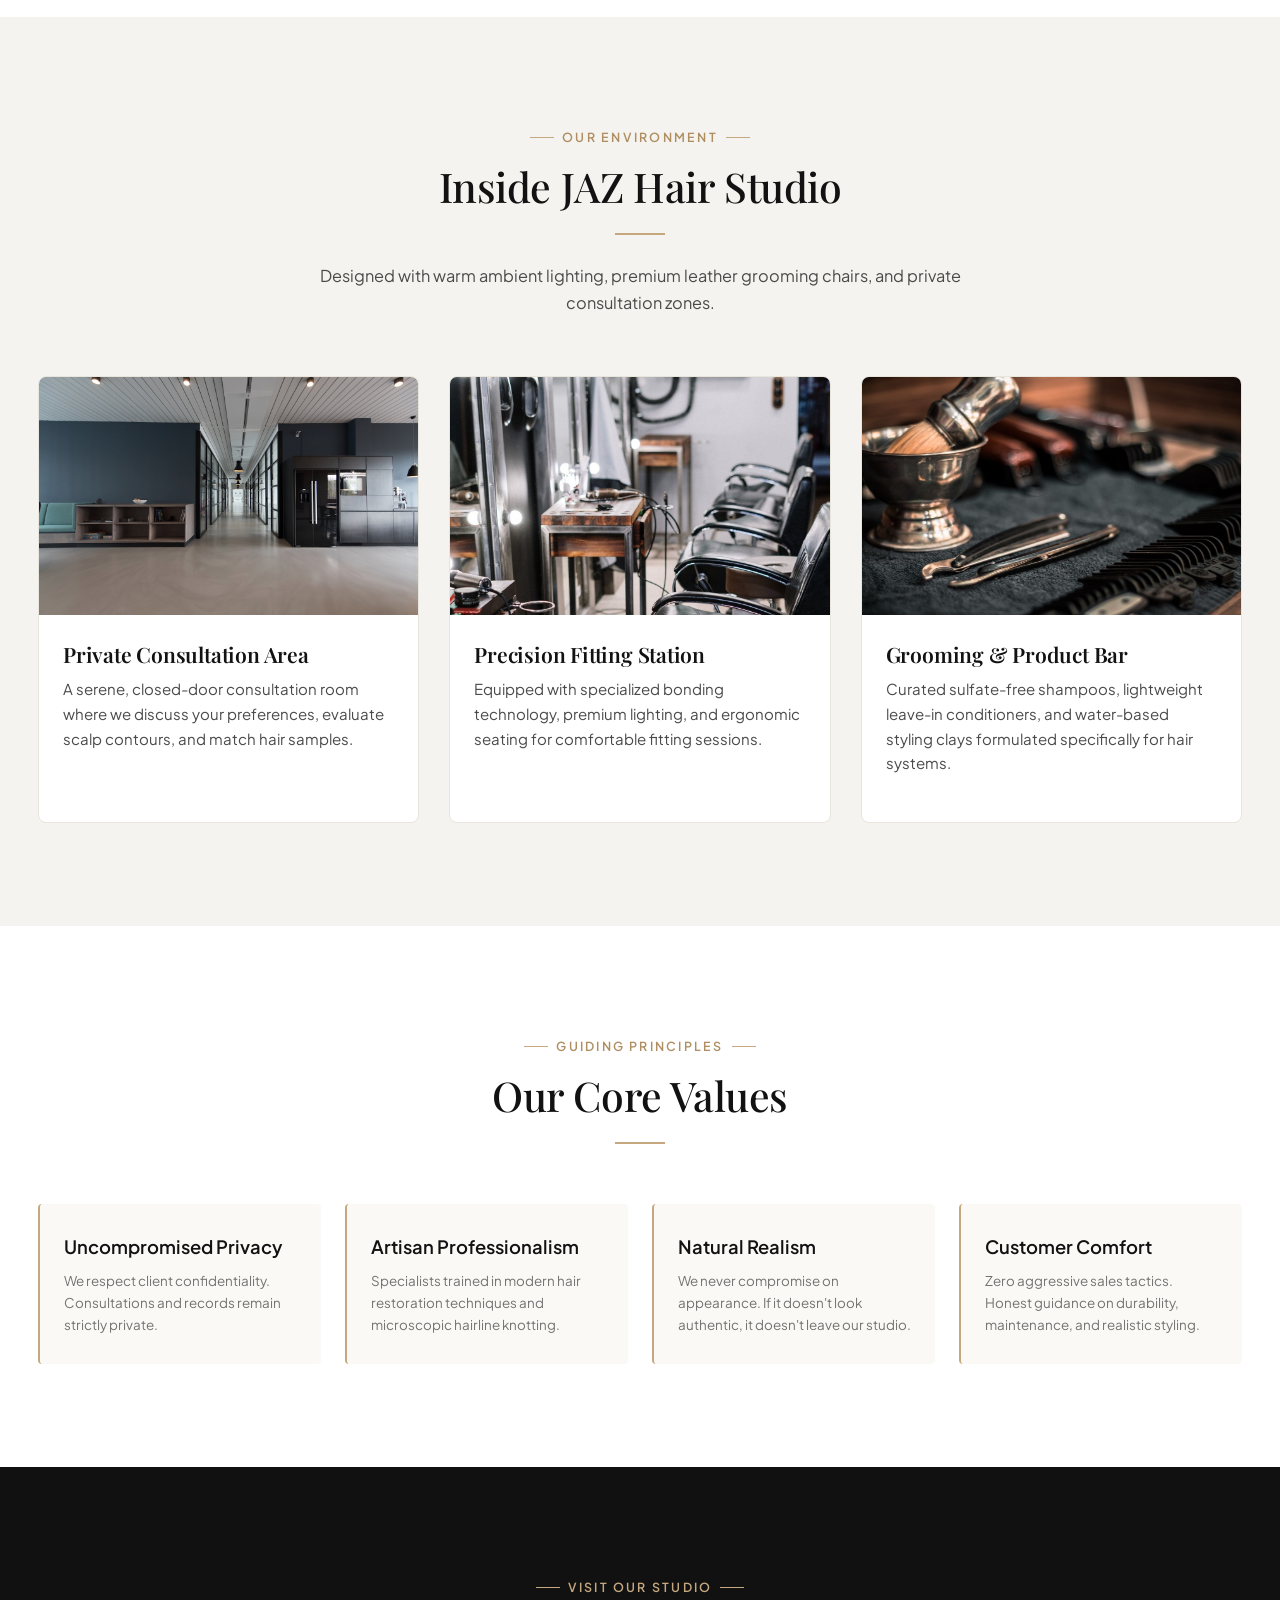
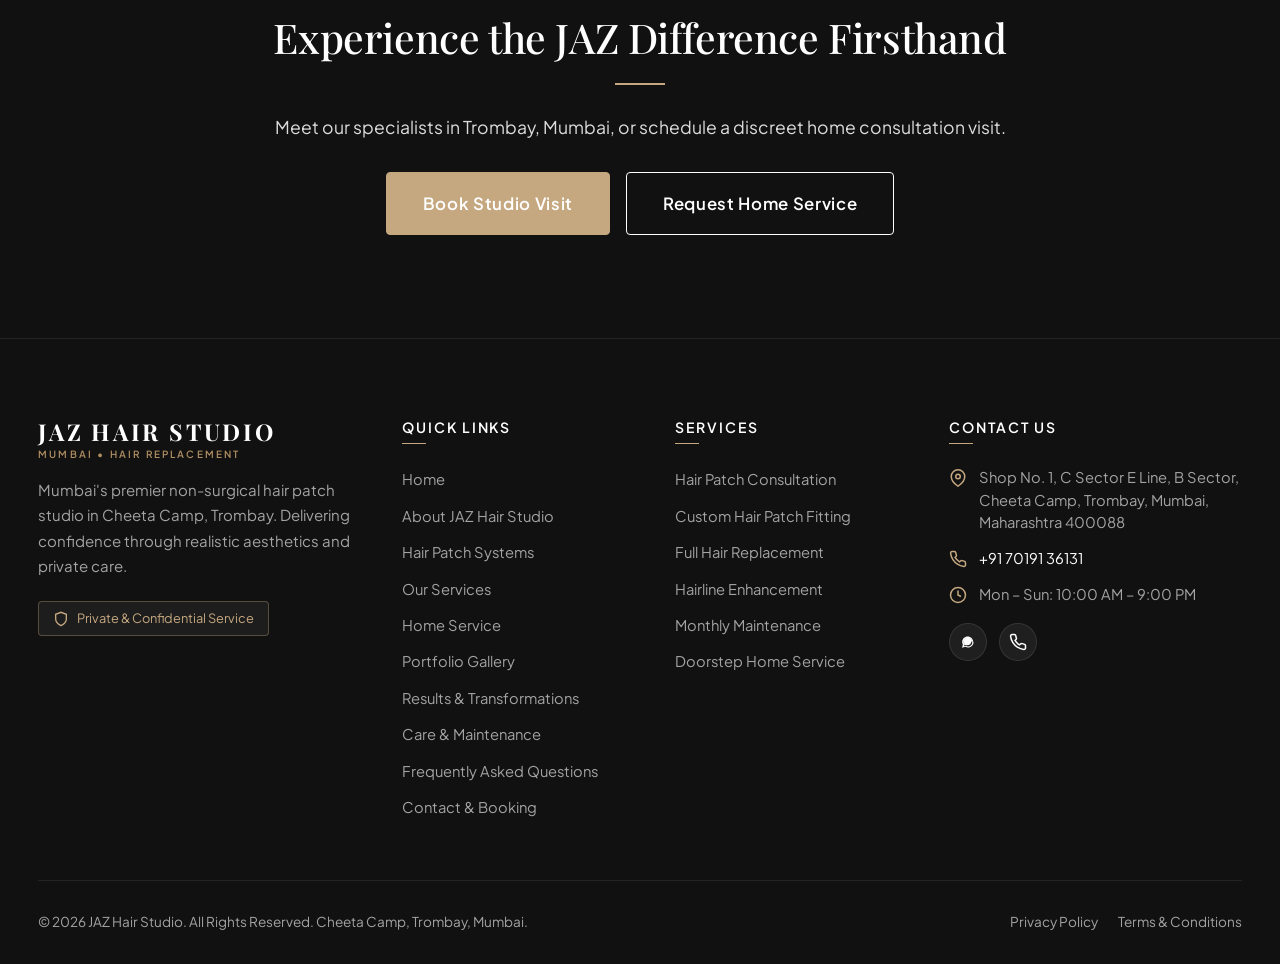
==== commit 2a711172: "fix(mobile): optimize hero CTA buttons into sleek side-by-side layout, hide floating WhatsApp on mob" ====
--- a/about.html
+++ b/about.html
@@ -113,8 +113,14 @@
               Founded on the belief that hair restoration should be natural, dignified, and accessible, JAZ Hair Studio brings modern non-surgical artistry to Mumbai.
             </p>
             <div class="btn-group">
-              <a href="contact.html" class="btn btn-primary">Visit Our Studio</a>
-              <a href="https://wa.me/917019136131" target="_blank" rel="noopener" class="btn btn-whatsapp">WhatsApp Specialist</a>
+              <a href="contact.html" class="btn btn-primary">
+                <span class="hide-mobile">Visit Our Studio</span>
+                <span class="show-mobile">Studio Visit</span>
+              </a>
+              <a href="https://wa.me/917019136131" target="_blank" rel="noopener" class="btn btn-whatsapp">
+                <svg width="18" height="18" viewBox="0 0 24 24" fill="currentColor"><path d="M12.031 6.172c-3.181 0-5.767 2.586-5.768 5.766-.001 1.298.38 2.27 1.019 3.287l-.711 2.598 2.664-.698c.969.54 1.761.817 2.796.817 3.18 0 5.767-2.587 5.768-5.766.001-3.182-2.585-5.768-5.768-5.768zm7.391 5.767c-.002 4.075-3.316 7.39-7.391 7.39-1.258 0-2.443-.321-3.484-.889l-4.547 1.192 1.216-4.439c-.663-1.111-1.025-2.39-1.027-3.254.002-4.075 3.316-7.39 7.391-7.39 4.075 0 7.39 3.315 7.392 7.39zm-1.854 0c0-3.053-2.484-5.536-5.538-5.536-3.052 0-5.536 2.483-5.538 5.536 0 .972.261 1.884.721 2.684l-.454 1.657 1.699-.446c.767.424 1.637.665 2.572.665 3.053 0 5.538-2.483 5.538-5.536zm-4.708 2.871c-.139-.07-.822-.406-.95-.452-.128-.046-.221-.07-.314.07-.093.139-.36.452-.441.545-.081.093-.162.105-.301.035-.139-.07-.588-.217-1.12-.691-.414-.37-.694-.827-.775-.966-.081-.139-.009-.214.061-.283.063-.062.139-.162.209-.243.07-.081.093-.139.139-.232.046-.093.023-.174-.012-.243-.035-.07-.314-.755-.43-1.033-.113-.271-.228-.234-.314-.238l-.268-.005c-.093 0-.244.035-.371.174-.128.139-.487.476-.487 1.16 0 .684.499 1.345.568 1.438.07.093.981 1.498 2.376 2.101.332.143.591.229.793.293.334.106.638.091.879.055.268-.04.822-.336.938-.661.116-.325.116-.603.081-.661-.035-.058-.128-.093-.267-.163z"/></svg>
+                <span>WhatsApp Us</span>
+              </a>
             </div>
           </div>
           <div class="page-hero-media">
--- a/css/style.css
+++ b/css/style.css
@@ -827,6 +827,15 @@
 .text-left { text-align: left; }
 .text-right { text-align: right; }
 
+/* Responsive visibility utilities */
+.show-mobile {
+  display: none !important;
+}
+
+.hide-mobile {
+  display: inline;
+}
+
 @media (prefers-reduced-motion: reduce) {
   *, *::before, *::after {
     animation-duration: 0.01ms !important;
@@ -835,3 +844,4 @@
     scroll-behavior: auto !important;
   }
 }
+
--- a/css/components.css
+++ b/css/components.css
@@ -47,7 +47,7 @@
   width: 100%;
   height: 100%;
   object-fit: cover;
-  object-position: center 30%;
+  object-position: center 20%;
 }
 
 .hero-overlay {
@@ -222,6 +222,7 @@
   width: 100%;
   height: 100%;
   object-fit: cover;
+  object-position: center top;
 }
 
 /* ==========================================================================
@@ -274,6 +275,7 @@
   width: 100%;
   height: 100%;
   object-fit: cover;
+  object-position: center top;
   transition: transform 0.6s cubic-bezier(0.16, 1, 0.3, 1);
 }
 
@@ -353,6 +355,7 @@
   height: 100%;
   max-height: 540px;
   object-fit: cover;
+  object-position: center top;
 }
 
 .split-badge {
@@ -444,15 +447,21 @@
 }
 
 .ba-image-before {
-  width: 50%;
-  overflow: hidden;
+  width: 100%;
+  height: 100%;
+  position: absolute;
+  top: 0;
+  left: 0;
   z-index: 2;
-  border-right: 2px solid #FFFFFF;
+  clip-path: polygon(0 0, 50% 0, 50% 100%, 0 100%);
+  pointer-events: none;
 }
 
 .ba-image-before img {
   width: 100%;
-  max-width: none;
+  height: 100%;
+  object-fit: cover;
+  object-position: center top;
 }
 
 .ba-label {
--- a/css/responsive.css
+++ b/css/responsive.css
@@ -1,15 +1,35 @@
 /* ==========================================================================
-   JAZ HAIR STUDIO — RESPONSIVE STYLES
+   JAZ HAIR STUDIO — RESPONSIVE STYLES (MOBILE-FIRST OPTIMIZATIONS)
    ========================================================================== */
 
-/* Large Tablets & Small Desktops (<= 1100px) */
-@media screen and (max-width: 1100px) {
+/* Medium to Large Desktops (1180px - 1280px) */
+@media screen and (max-width: 1280px) {
   .nav-desktop {
-    gap: 16px;
-  }
-  
+    gap: 14px;
+  }
+  .nav-link {
+    font-size: 0.82rem;
+    letter-spacing: 0.01em;
+  }
+  .header-actions .btn-sm {
+    padding: 8px 14px;
+    font-size: 0.82rem;
+  }
+}
+
+/* Switch to Mobile Navigation at <= 1180px to prevent header wrap */
+@media screen and (max-width: 1180px) {
+  .nav-desktop {
+    display: none !important;
+  }
+  
+  .mobile-nav-toggle {
+    display: flex !important;
+  }
+
   .card-grid-4 {
     grid-template-columns: repeat(2, 1fr);
+    gap: 20px;
   }
   
   .process-grid {
@@ -24,30 +44,24 @@
 
 /* Tablets (<= 992px) */
 @media screen and (max-width: 992px) {
-  .nav-desktop {
-    display: none;
-  }
-  
-  .mobile-nav-toggle {
-    display: flex;
-  }
-  
   .split-section {
     grid-template-columns: 1fr;
-    gap: 40px;
+    gap: 36px;
   }
   
   .page-hero-grid {
     grid-template-columns: 1fr;
-    gap: 36px;
+    gap: 32px;
   }
   
   .card-grid-3 {
     grid-template-columns: repeat(2, 1fr);
+    gap: 20px;
   }
   
   .gallery-grid {
     grid-template-columns: repeat(2, 1fr);
+    gap: 16px;
   }
   
   .testimonial-grid {
@@ -58,83 +72,233 @@
   
   .footer-grid {
     grid-template-columns: 1fr 1fr;
-    gap: 40px;
+    gap: 36px;
   }
   
   .hero-slider-section {
     height: 80vh;
-    min-height: 540px;
+    min-height: 520px;
   }
 }
 
 /* Mobile Devices (<= 768px) */
 @media screen and (max-width: 768px) {
   :root {
-    --header-height: 74px;
-    --header-height-scrolled: 66px;
+    --header-height: 70px;
+    --header-height-scrolled: 64px;
   }
 
   body {
-    padding-bottom: 60px; /* offset for mobile sticky bar */
+    padding-bottom: calc(64px + env(safe-area-inset-bottom, 0px)); /* Space for bottom sticky bar */
   }
 
   .container {
-    padding-left: 20px;
-    padding-right: 20px;
+    padding-left: 16px;
+    padding-right: 16px;
   }
 
   .section {
-    padding-top: 50px;
-    padding-bottom: 50px;
-  }
-
+    padding-top: 44px;
+    padding-bottom: 44px;
+  }
+
+  /* Responsive visibility utilities */
+  .show-mobile {
+    display: inline !important;
+  }
+
+  .hide-mobile {
+    display: none !important;
+  }
+
+  /* Header & Logo on mobile */
+  .brand-logo-text {
+    font-size: 1.18rem;
+    letter-spacing: 0.08em;
+  }
+
+  .brand-logo-sub {
+    font-size: 0.54rem;
+    letter-spacing: 0.16em;
+  }
+
+  .header-actions .btn-sm {
+    display: none; /* Keep header clean on mobile, accessible via drawer & sticky bar */
+  }
+
+  /* Hero Slider on mobile */
   .hero-slider-section {
-    height: 82vh;
-    min-height: 500px;
+    min-height: calc(100svh - 70px);
+    min-height: calc(100dvh - 70px);
+    height: auto;
+    max-height: none;
+    padding: 16px 0 28px;
   }
 
   .hero-overlay {
     background: linear-gradient(
       180deg,
       rgba(14, 14, 14, 0.4) 0%,
-      rgba(14, 14, 14, 0.8) 50%,
-      rgba(14, 14, 14, 0.95) 100%
+      rgba(14, 14, 14, 0.78) 48%,
+      rgba(14, 14, 14, 0.96) 100%
     );
   }
 
   .hero-content-container {
-    align-items: flex-end;
-    padding-bottom: 65px;
+    align-items: center;
+    padding-top: 14px;
+    padding-bottom: 24px;
+  }
+
+  .hero-content-box {
+    max-width: 100%;
+  }
+
+  .hero-eyebrow {
+    font-size: 0.72rem;
+    letter-spacing: 0.16em;
+    margin-bottom: 0.75rem;
   }
 
   .hero-title {
-    font-size: 2.1rem;
+    font-size: clamp(1.72rem, 6.2vw, 2.2rem);
     line-height: 1.18;
+    margin-bottom: 0.75rem;
+    letter-spacing: -0.01em;
   }
 
   .hero-subtitle {
-    font-size: 0.98rem;
-    margin-bottom: 1.5rem;
+    font-size: 0.88rem;
+    line-height: 1.55;
+    margin-bottom: 1.15rem;
+    color: rgba(255, 255, 255, 0.9);
   }
 
   .hero-slider-arrow {
-    display: none; /* Mobile uses dots & swipe */
-  }
-
+    display: none; /* Touch swipe used */
+  }
+
+  .hero-slider-dots {
+    bottom: 12px;
+  }
+
+  /* Hero Buttons on Mobile: Sleek side-by-side 2-column layout */
+  .hero-content-box .btn-group,
+  .page-hero-content .btn-group {
+    display: grid !important;
+    grid-template-columns: 1fr 1fr !important;
+    gap: 10px !important;
+    width: 100% !important;
+    margin-top: 0.9rem !important;
+    margin-bottom: 0.25rem !important;
+    flex-direction: row !important;
+    align-items: stretch !important;
+  }
+
+  .hero-content-box .btn,
+  .page-hero-content .btn {
+    width: 100% !important;
+    padding: 12px 8px !important;
+    font-size: 0.84rem !important;
+    font-weight: 600 !important;
+    line-height: 1.25 !important;
+    min-height: 48px !important;
+    display: inline-flex !important;
+    align-items: center !important;
+    justify-content: center !important;
+    text-align: center !important;
+    white-space: normal !important;
+    border-radius: var(--radius-sm) !important;
+    box-sizing: border-box !important;
+    gap: 6px !important;
+    letter-spacing: 0.01em !important;
+  }
+
+  .hero-content-box .btn svg,
+  .page-hero-content .btn svg {
+    flex-shrink: 0;
+    width: 17px;
+    height: 17px;
+  }
+
+  .hero-trust-bar {
+    font-size: 0.72rem;
+    gap: 8px;
+    padding-top: 0.85rem;
+    margin-top: 0.95rem;
+    border-top: 1px solid rgba(255, 255, 255, 0.16);
+    line-height: 1.4;
+    color: rgba(255, 255, 255, 0.88);
+    justify-content: flex-start;
+  }
+
+  /* Sub-Page Hero on Mobile */
+  .page-hero {
+    padding: 40px 0 32px;
+  }
+
+  .page-hero-grid {
+    gap: 22px;
+  }
+
+  .page-hero h1 {
+    font-size: clamp(1.6rem, 5.8vw, 1.95rem);
+    line-height: 1.2;
+    margin-bottom: 0.75rem;
+  }
+
+  .page-hero .lead {
+    font-size: 0.9rem;
+    line-height: 1.55;
+    margin-bottom: 1rem;
+  }
+
+  .page-hero-media {
+    aspect-ratio: 16/10;
+    max-height: 240px;
+  }
+
+  /* Before / After Slider on mobile - square 1:1 so face & hair are fully visible */
+  .before-after-container {
+    aspect-ratio: 1/1 !important;
+    max-height: 420px;
+    border-radius: var(--radius-sm);
+  }
+
+  .ba-handle-circle {
+    width: 38px;
+    height: 38px;
+  }
+
+  .ba-label {
+    top: 12px;
+    padding: 4px 10px;
+    font-size: 0.7rem;
+  }
+
+  .ba-label-before { left: 12px; }
+  .ba-label-after { right: 12px; }
+
+  /* Cards & Grids on Mobile */
   .card-grid-4,
   .card-grid-3,
   .card-grid-2 {
     grid-template-columns: 1fr;
-    gap: 20px;
+    gap: 16px;
+  }
+
+  .card-body {
+    padding: 22px 18px;
   }
 
   .process-grid {
     grid-template-columns: 1fr;
-    gap: 16px;
+    gap: 14px;
   }
 
   .gallery-grid {
     grid-template-columns: 1fr;
+    gap: 14px;
   }
 
   .form-grid-2 {
@@ -144,7 +308,7 @@
 
   .footer-grid {
     grid-template-columns: 1fr;
-    gap: 36px;
+    gap: 32px;
   }
 
   .footer-bottom {
@@ -157,67 +321,97 @@
     justify-content: center;
   }
 
-  /* Floating WhatsApp on mobile */
-  .floating-whatsapp span {
-    display: none;
-  }
-
-  .floating-whatsapp {
-    bottom: 74px; /* above mobile sticky bar */
-    right: 18px;
-    padding: 14px;
-    border-radius: 50%;
-  }
-
-  .mobile-sticky-bar {
-    display: block;
-  }
-
+  /* General button styling on mobile outside hero */
   .btn-group {
     flex-direction: column;
     align-items: stretch;
+    gap: 12px;
   }
 
   .btn {
     width: 100%;
+    padding: 12px 20px;
+    font-size: 0.9rem;
+  }
+
+  .btn-lg {
+    padding: 13px 22px;
+    font-size: 0.92rem;
   }
 
   .btn-sm {
     width: auto;
+    padding: 8px 16px;
+    font-size: 0.82rem;
+  }
+
+  /* Floating WhatsApp on Mobile — HIDDEN to eliminate overlap with content and sticky bar */
+  .floating-whatsapp {
+    display: none !important;
+  }
+
+  /* Mobile Sticky Bottom Bar */
+  .mobile-sticky-bar {
+    display: block;
+    position: fixed;
+    bottom: 0;
+    left: 0;
+    width: 100%;
+    background: #FFFFFF;
+    border-top: 1px solid var(--border-subtle);
+    padding: 9px 14px calc(9px + env(safe-area-inset-bottom, 0px));
+    z-index: 980;
+    box-shadow: 0 -4px 18px rgba(0, 0, 0, 0.08);
+  }
+
+  .mobile-sticky-grid {
+    display: grid;
+    grid-template-columns: 1fr 1fr;
+    gap: 8px;
+  }
+
+  .mobile-sticky-bar .btn {
+    padding: 10px 12px;
+    font-size: 0.84rem;
+    min-height: 42px;
+    gap: 6px;
   }
 
   .stats-grid {
     grid-template-columns: 1fr;
-  }
-
-  .before-after-container {
-    aspect-ratio: 4/3;
+    gap: 12px;
   }
 }
 
 /* Small Screen Phones (<= 480px) */
 @media screen and (max-width: 480px) {
-  .brand-logo-text {
-    font-size: 1.25rem;
-  }
-
-  .brand-logo-sub {
-    font-size: 0.58rem;
-  }
-
-  .hero-title {
-    font-size: 1.85rem;
-  }
-
-  .hero-trust-bar {
-    font-size: 0.78rem;
-  }
-
   .luxury-form {
-    padding: 24px 18px;
+    padding: 20px 16px;
   }
 
   .form-control {
     font-size: 16px; /* prevent iOS auto-zoom */
-  }
-}
+    padding: 12px 14px;
+  }
+}
+
+/* Very Small Phones (<= 380px) */
+@media screen and (max-width: 380px) {
+  .hero-content-box .btn,
+  .page-hero-content .btn {
+    padding: 10px 6px !important;
+    font-size: 0.78rem !important;
+    gap: 4px !important;
+    min-height: 44px !important;
+  }
+
+  .hero-title {
+    font-size: 1.62rem;
+  }
+
+  .hero-trust-bar {
+    font-size: 0.68rem;
+    gap: 6px;
+  }
+}
+
